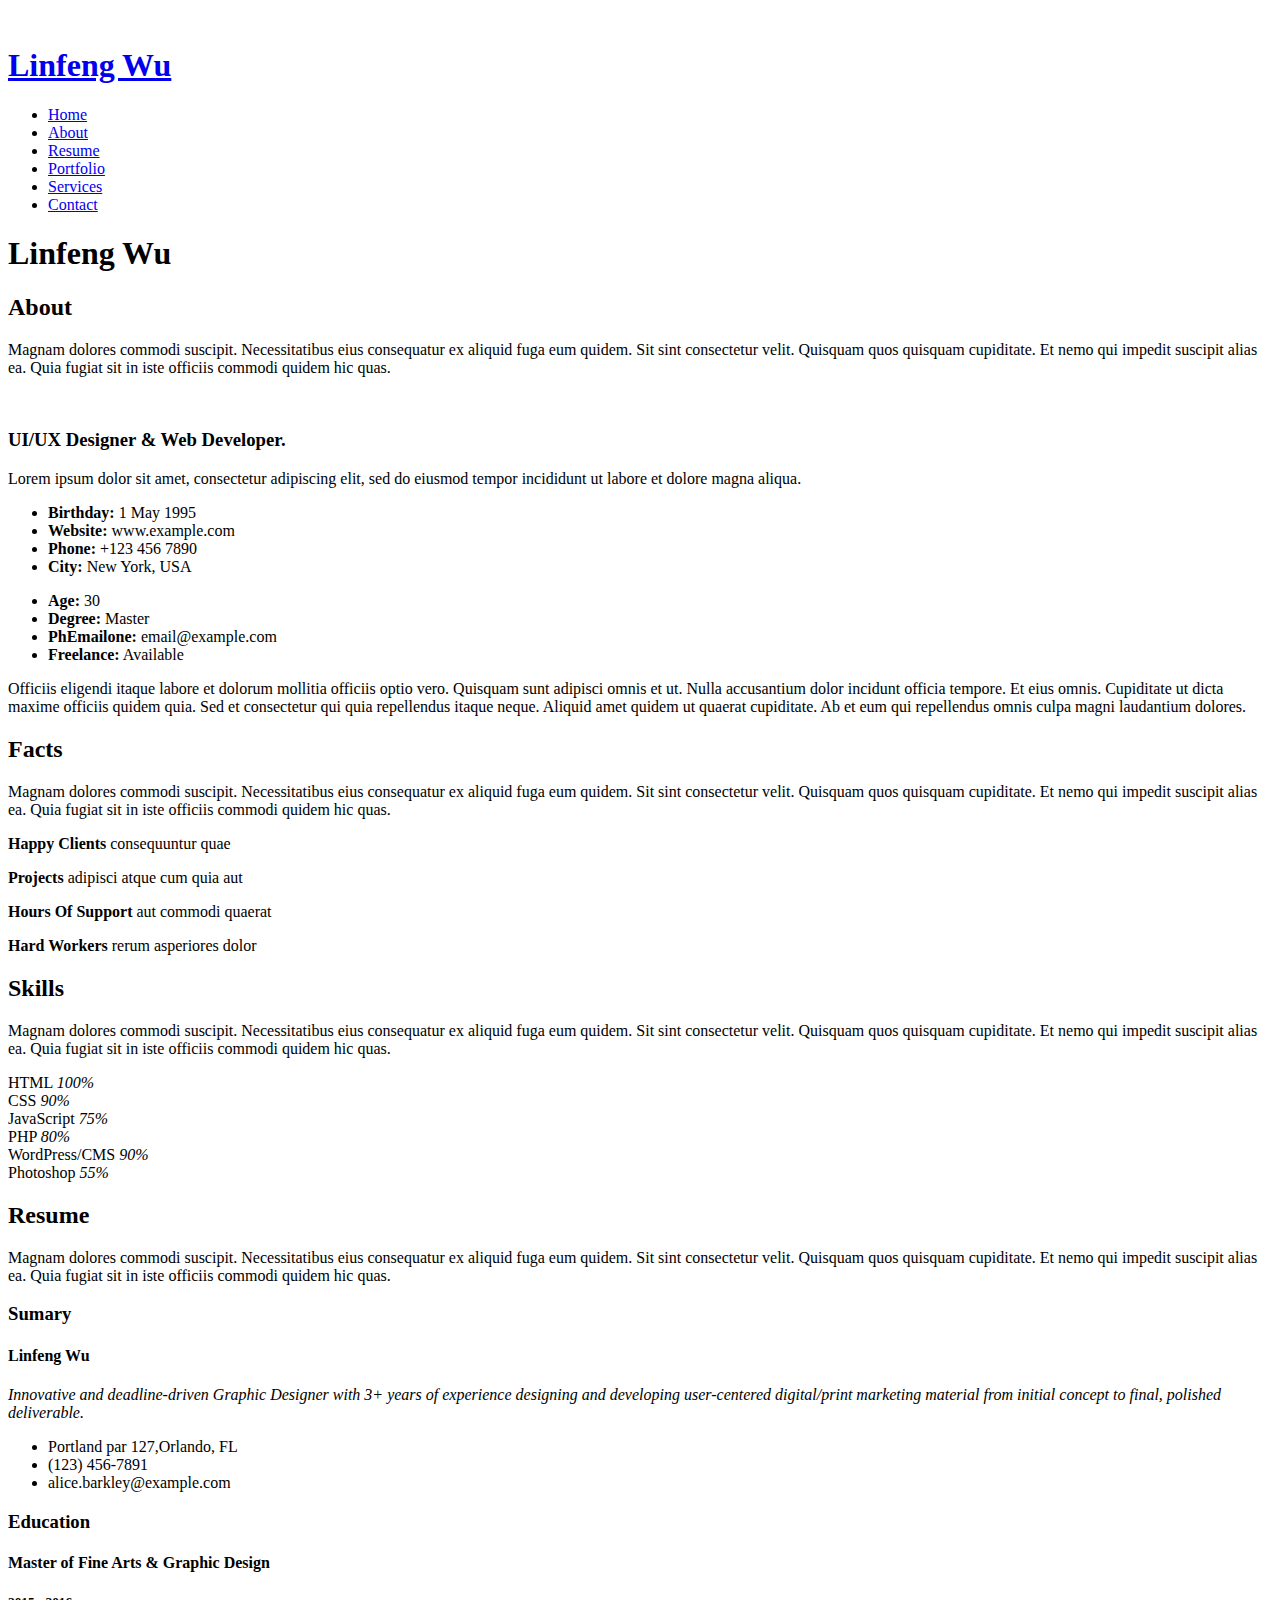
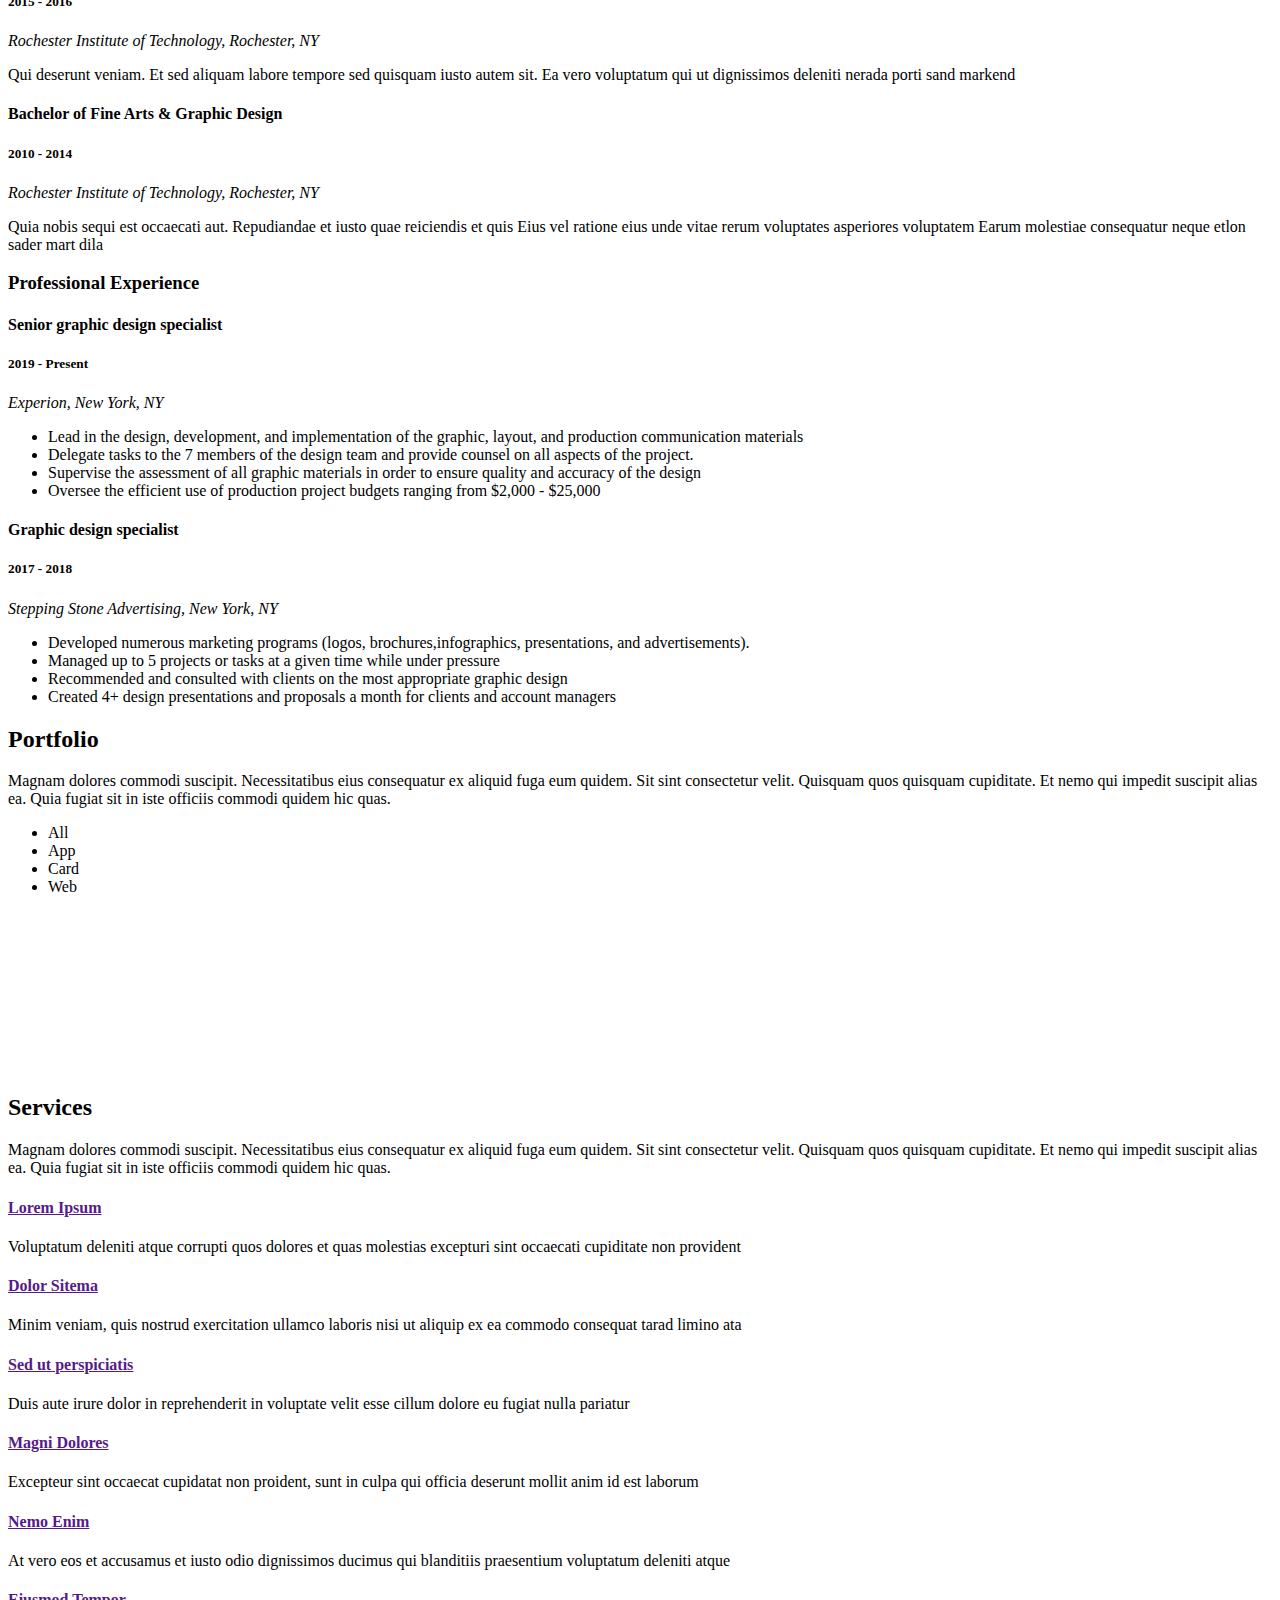
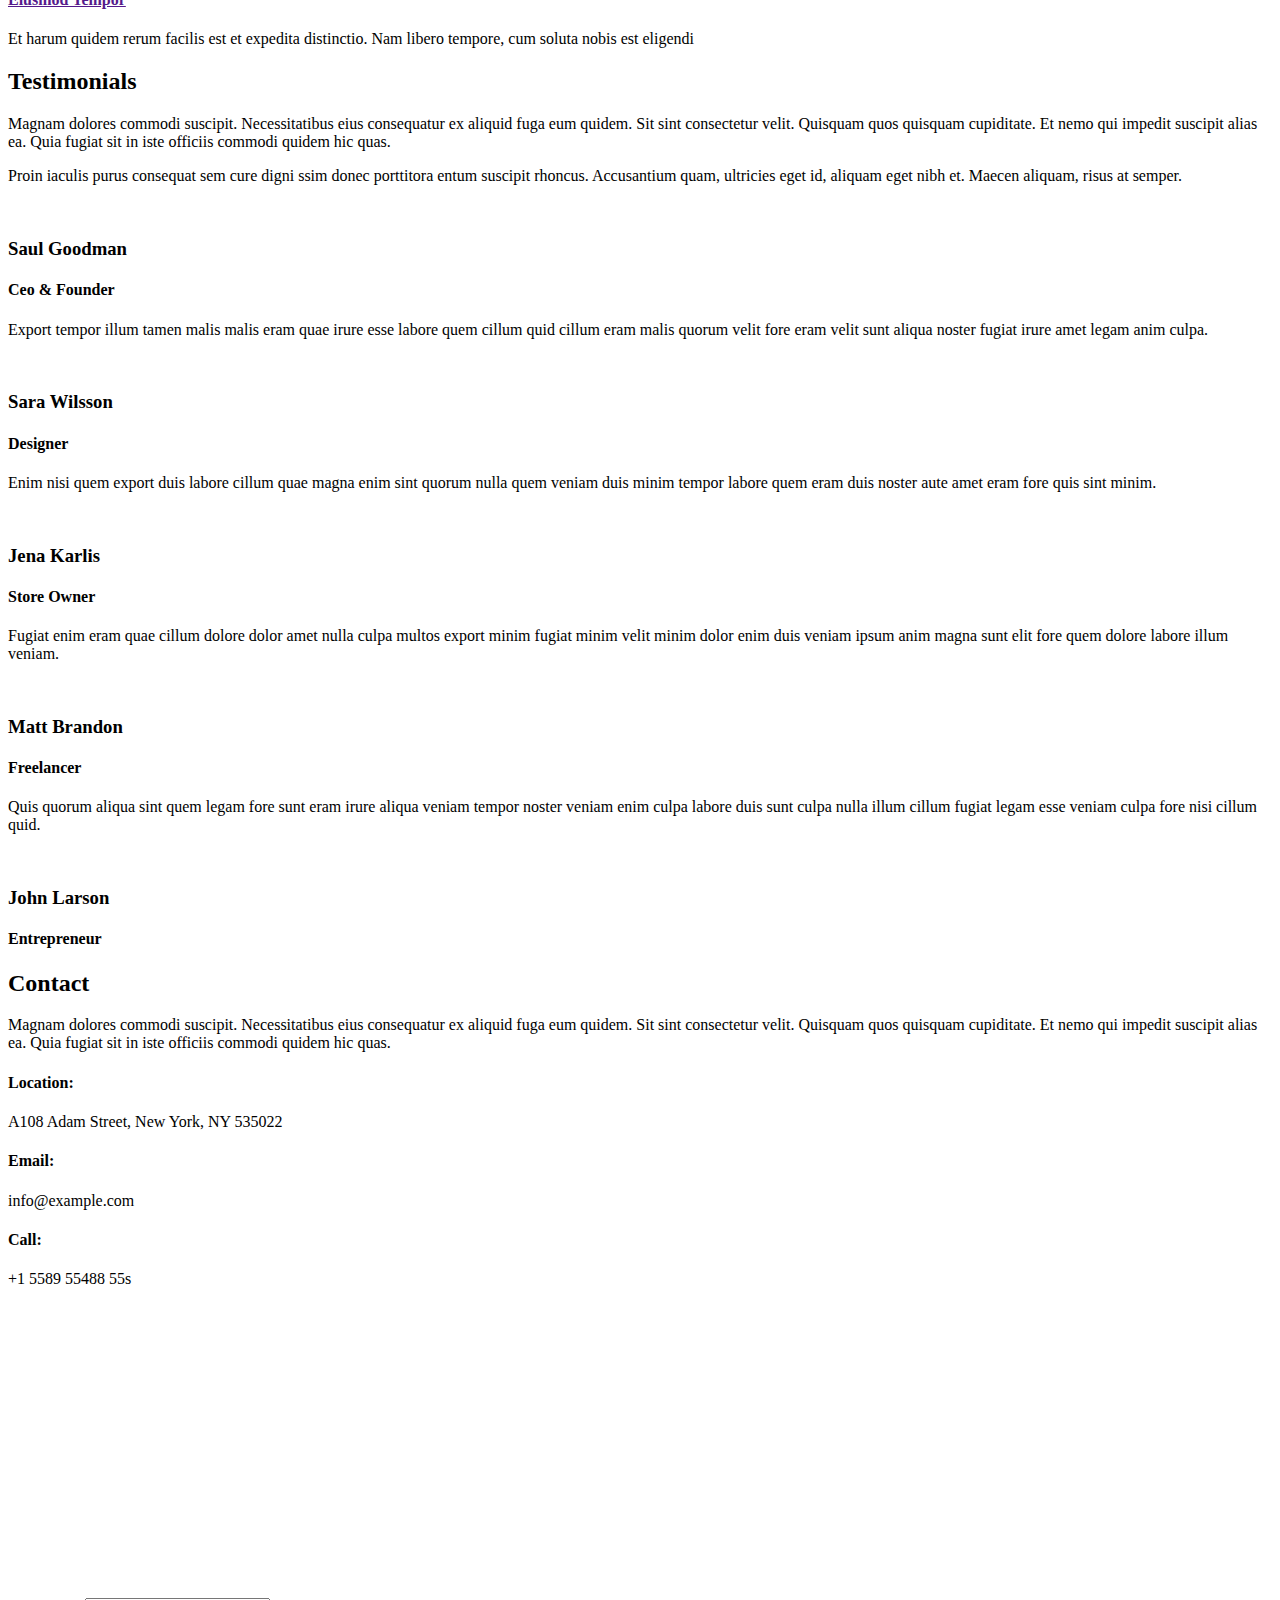
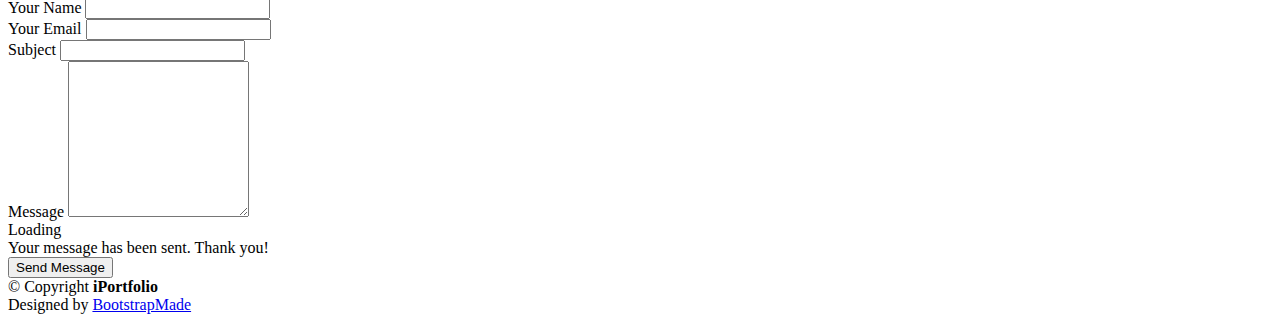
==== index.html @ e0dd53d0 "Add files via upload" ====
<!DOCTYPE html>
<html lang="en">

<head>
  <meta charset="utf-8">
  <meta content="width=device-width, initial-scale=1.0" name="viewport">

  <title>iPortfolio Bootstrap Template - Index</title>
  <meta content="" name="description">
  <meta content="" name="keywords">

  <!-- Favicons -->
  <link href="assets/img/favicon.png" rel="icon">
  <link href="assets/img/apple-touch-icon.png" rel="apple-touch-icon">

  <!-- Google Fonts -->
  <link href="https://fonts.googleapis.com/css?family=Open+Sans:300,300i,400,400i,600,600i,700,700i|Raleway:300,300i,400,400i,500,500i,600,600i,700,700i|Poppins:300,300i,400,400i,500,500i,600,600i,700,700i" rel="stylesheet">

  <!-- Vendor CSS Files -->
  <link href="assets/vendor/aos/aos.css" rel="stylesheet">
  <link href="assets/vendor/bootstrap/css/bootstrap.min.css" rel="stylesheet">
  <link href="assets/vendor/bootstrap-icons/bootstrap-icons.css" rel="stylesheet">
  <link href="assets/vendor/boxicons/css/boxicons.min.css" rel="stylesheet">
  <link href="assets/vendor/glightbox/css/glightbox.min.css" rel="stylesheet">
  <link href="assets/vendor/swiper/swiper-bundle.min.css" rel="stylesheet">

  <!-- Template Main CSS File -->
  <link href="assets/css/style.css" rel="stylesheet">

  <!-- =======================================================
  * Template Name: iPortfolio - v3.9.0
  * Template URL: https://bootstrapmade.com/iportfolio-bootstrap-portfolio-websites-template/
  * Author: BootstrapMade.com
  * License: https://bootstrapmade.com/license/
  ======================================================== -->
</head>

<body>

  <!-- ======= Mobile nav toggle button ======= -->
  <i class="bi bi-list mobile-nav-toggle d-xl-none"></i>

  <!-- ======= Header ======= -->
  <header id="header">
    <div class="d-flex flex-column">

      <div class="profile">
        <img src="assets/img/LFW_S.jpg" alt="" class="img-fluid rounded-circle">
        <h1 class="text-light"><a href="index.html">Linfeng Wu</a></h1>
        <div class="social-links mt-3 text-center">
            <!--<a href="#" class="twitter"><i class="bx bxl-twitter"></i></a>-->
            <a href="#" class="facebook"><i class="bx bxl-facebook"></i></a>
            <a href="#" class="instagram"><i class="bx bxl-instagram"></i></a>
            <a href="#" class="google-plus"><i class="bx bxl-skype"></i></a>
            <a href="https://www.linkedin.com/in/linfeng-wu-285211221/" class="linkedin"><i class="bx bxl-linkedin"></i></a>
        </div>
    </div>

    <nav id="navbar" class="nav-menu navbar">
      <ul>
        <li><a href="#hero" class="nav-link scrollto active"><i class="bx bx-home"></i> <span>Home</span></a></li>
        <li><a href="#about" class="nav-link scrollto"><i class="bx bx-user"></i> <span>About</span></a></li>
        <li><a href="#resume" class="nav-link scrollto"><i class="bx bx-file-blank"></i> <span>Resume</span></a></li>
        <li><a href="#portfolio" class="nav-link scrollto"><i class="bx bx-book-content"></i> <span>Portfolio</span></a></li>
        <li><a href="#services" class="nav-link scrollto"><i class="bx bx-server"></i> <span>Services</span></a></li>
        <li><a href="#contact" class="nav-link scrollto"><i class="bx bx-envelope"></i> <span>Contact</span></a></li>
      </ul>
    </nav><!-- .nav-menu -->
        </div>
  </header><!-- End Header -->

  <!-- ======= Hero Section ======= -->
  <section id="hero" class="d-flex flex-column justify-content-center align-items-center">
      <div class="hero-container" data-aos="fade-in">
          <h1>Linfeng Wu</h1>
          <!--<p>I'm <span class="typed" data-typed-items="Developer, Designer, Freelancer, Photographer"></span></p> -->
      </div>
    </section><!-- End Hero -->

          <main id="main">

              <!-- ======= About Section ======= -->
              <section id="about" class="about">
                  <div class="container">

                      <div class="section-title">
                          <h2>About</h2>
                          <p>Magnam dolores commodi suscipit. Necessitatibus eius consequatur ex aliquid fuga eum quidem. Sit sint consectetur velit. Quisquam quos quisquam cupiditate. Et nemo qui impedit suscipit alias ea. Quia fugiat sit in iste officiis commodi quidem hic quas.</p>
                      </div>

                      <div class="row">
                          <div class="col-lg-4" data-aos="fade-right">
                              <img src="assets/img/LFW_S.jpg" class="img-fluid" alt="">
                          </div>
                          <div class="col-lg-8 pt-4 pt-lg-0 content" data-aos="fade-left">
                              <h3>UI/UX Designer &amp; Web Developer.</h3>
                              <p class="fst-italic">
                                  Lorem ipsum dolor sit amet, consectetur adipiscing elit, sed do eiusmod tempor incididunt ut labore et dolore
                                  magna aliqua.
                              </p>
                              <div class="row">
                                  <div class="col-lg-6">
                                      <ul>
                                          <li><i class="bi bi-chevron-right"></i> <strong>Birthday:</strong> <span>1 May 1995</span></li>
                                          <li><i class="bi bi-chevron-right"></i> <strong>Website:</strong> <span>www.example.com</span></li>
                                          <li><i class="bi bi-chevron-right"></i> <strong>Phone:</strong> <span>+123 456 7890</span></li>
                                          <li><i class="bi bi-chevron-right"></i> <strong>City:</strong> <span>New York, USA</span></li>
                                      </ul>
                                  </div>
                                  <div class="col-lg-6">
                                      <ul>
                                          <li><i class="bi bi-chevron-right"></i> <strong>Age:</strong> <span>30</span></li>
                                          <li><i class="bi bi-chevron-right"></i> <strong>Degree:</strong> <span>Master</span></li>
                                          <li><i class="bi bi-chevron-right"></i> <strong>PhEmailone:</strong> <span>email@example.com</span></li>
                                          <li><i class="bi bi-chevron-right"></i> <strong>Freelance:</strong> <span>Available</span></li>
                                      </ul>
                                  </div>
                              </div>
                              <p>
                                  Officiis eligendi itaque labore et dolorum mollitia officiis optio vero. Quisquam sunt adipisci omnis et ut. Nulla accusantium dolor incidunt officia tempore. Et eius omnis.
                                  Cupiditate ut dicta maxime officiis quidem quia. Sed et consectetur qui quia repellendus itaque neque. Aliquid amet quidem ut quaerat cupiditate. Ab et eum qui repellendus omnis culpa magni laudantium dolores.
                              </p>
                          </div>
                      </div>

                  </div>
              </section><!-- End About Section -->
              <!-- ======= Facts Section ======= -->
              <section id="facts" class="facts">
                  <div class="container">

                      <div class="section-title">
                          <h2>Facts</h2>
                          <p>Magnam dolores commodi suscipit. Necessitatibus eius consequatur ex aliquid fuga eum quidem. Sit sint consectetur velit. Quisquam quos quisquam cupiditate. Et nemo qui impedit suscipit alias ea. Quia fugiat sit in iste officiis commodi quidem hic quas.</p>
                      </div>

                      <div class="row no-gutters">

                          <div class="col-lg-3 col-md-6 d-md-flex align-items-md-stretch" data-aos="fade-up">
                              <div class="count-box">
                                  <i class="bi bi-emoji-smile"></i>
                                  <span data-purecounter-start="0" data-purecounter-end="232" data-purecounter-duration="1" class="purecounter"></span>
                                  <p><strong>Happy Clients</strong> consequuntur quae</p>
                              </div>
                          </div>

                          <div class="col-lg-3 col-md-6 d-md-flex align-items-md-stretch" data-aos="fade-up" data-aos-delay="100">
                              <div class="count-box">
                                  <i class="bi bi-journal-richtext"></i>
                                  <span data-purecounter-start="0" data-purecounter-end="521" data-purecounter-duration="1" class="purecounter"></span>
                                  <p><strong>Projects</strong> adipisci atque cum quia aut</p>
                              </div>
                          </div>

                          <div class="col-lg-3 col-md-6 d-md-flex align-items-md-stretch" data-aos="fade-up" data-aos-delay="200">
                              <div class="count-box">
                                  <i class="bi bi-headset"></i>
                                  <span data-purecounter-start="0" data-purecounter-end="1453" data-purecounter-duration="1" class="purecounter"></span>
                                  <p><strong>Hours Of Support</strong> aut commodi quaerat</p>
                              </div>
                          </div>

                          <div class="col-lg-3 col-md-6 d-md-flex align-items-md-stretch" data-aos="fade-up" data-aos-delay="300">
                              <div class="count-box">
                                  <i class="bi bi-people"></i>
                                  <span data-purecounter-start="0" data-purecounter-end="32" data-purecounter-duration="1" class="purecounter"></span>
                                  <p><strong>Hard Workers</strong> rerum asperiores dolor</p>
                              </div>
                          </div>

                      </div>

                  </div>
              </section><!-- End Facts Section -->
              <!-- ======= Skills Section ======= -->
              <section id="skills" class="skills section-bg">
                  <div class="container">

                      <div class="section-title">
                          <h2>Skills</h2>
                          <p>Magnam dolores commodi suscipit. Necessitatibus eius consequatur ex aliquid fuga eum quidem. Sit sint consectetur velit. Quisquam quos quisquam cupiditate. Et nemo qui impedit suscipit alias ea. Quia fugiat sit in iste officiis commodi quidem hic quas.</p>
                      </div>

                      <div class="row skills-content">

                          <div class="col-lg-6" data-aos="fade-up">

                              <div class="progress">
                                  <span class="skill">HTML <i class="val">100%</i></span>
                                  <div class="progress-bar-wrap">
                                      <div class="progress-bar" role="progressbar" aria-valuenow="100" aria-valuemin="0" aria-valuemax="100"></div>
                                  </div>
                              </div>

                              <div class="progress">
                                  <span class="skill">CSS <i class="val">90%</i></span>
                                  <div class="progress-bar-wrap">
                                      <div class="progress-bar" role="progressbar" aria-valuenow="90" aria-valuemin="0" aria-valuemax="100"></div>
                                  </div>
                              </div>

                              <div class="progress">
                                  <span class="skill">JavaScript <i class="val">75%</i></span>
                                  <div class="progress-bar-wrap">
                                      <div class="progress-bar" role="progressbar" aria-valuenow="75" aria-valuemin="0" aria-valuemax="100"></div>
                                  </div>
                              </div>

                          </div>

                          <div class="col-lg-6" data-aos="fade-up" data-aos-delay="100">

                              <div class="progress">
                                  <span class="skill">PHP <i class="val">80%</i></span>
                                  <div class="progress-bar-wrap">
                                      <div class="progress-bar" role="progressbar" aria-valuenow="80" aria-valuemin="0" aria-valuemax="100"></div>
                                  </div>
                              </div>

                              <div class="progress">
                                  <span class="skill">WordPress/CMS <i class="val">90%</i></span>
                                  <div class="progress-bar-wrap">
                                      <div class="progress-bar" role="progressbar" aria-valuenow="90" aria-valuemin="0" aria-valuemax="100"></div>
                                  </div>
                              </div>

                              <div class="progress">
                                  <span class="skill">Photoshop <i class="val">55%</i></span>
                                  <div class="progress-bar-wrap">
                                      <div class="progress-bar" role="progressbar" aria-valuenow="55" aria-valuemin="0" aria-valuemax="100"></div>
                                  </div>
                              </div>

                          </div>

                      </div>

                  </div>
              </section><!-- End Skills Section -->
              <!-- ======= Resume Section ======= -->
              <section id="resume" class="resume">
                  <div class="container">

                      <div class="section-title">
                          <h2>Resume</h2>
                          <p>Magnam dolores commodi suscipit. Necessitatibus eius consequatur ex aliquid fuga eum quidem. Sit sint consectetur velit. Quisquam quos quisquam cupiditate. Et nemo qui impedit suscipit alias ea. Quia fugiat sit in iste officiis commodi quidem hic quas.</p>
                      </div>

                      <div class="row">
                          <div class="col-lg-6" data-aos="fade-up">
                              <h3 class="resume-title">Sumary</h3>
                              <div class="resume-item pb-0">
                                  <h4>Linfeng Wu</h4>
                                  <p><em>Innovative and deadline-driven Graphic Designer with 3+ years of experience designing and developing user-centered digital/print marketing material from initial concept to final, polished deliverable.</em></p>
                                  <ul>
                                      <li>Portland par 127,Orlando, FL</li>
                                      <li>(123) 456-7891</li>
                                      <li>alice.barkley@example.com</li>
                                  </ul>
                              </div>

                              <h3 class="resume-title">Education</h3>
                              <div class="resume-item">
                                  <h4>Master of Fine Arts &amp; Graphic Design</h4>
                                  <h5>2015 - 2016</h5>
                                  <p><em>Rochester Institute of Technology, Rochester, NY</em></p>
                                  <p>Qui deserunt veniam. Et sed aliquam labore tempore sed quisquam iusto autem sit. Ea vero voluptatum qui ut dignissimos deleniti nerada porti sand markend</p>
                              </div>
                              <div class="resume-item">
                                  <h4>Bachelor of Fine Arts &amp; Graphic Design</h4>
                                  <h5>2010 - 2014</h5>
                                  <p><em>Rochester Institute of Technology, Rochester, NY</em></p>
                                  <p>Quia nobis sequi est occaecati aut. Repudiandae et iusto quae reiciendis et quis Eius vel ratione eius unde vitae rerum voluptates asperiores voluptatem Earum molestiae consequatur neque etlon sader mart dila</p>
                              </div>
                          </div>
                          <div class="col-lg-6" data-aos="fade-up" data-aos-delay="100">
                              <h3 class="resume-title">Professional Experience</h3>
                              <div class="resume-item">
                                  <h4>Senior graphic design specialist</h4>
                                  <h5>2019 - Present</h5>
                                  <p><em>Experion, New York, NY </em></p>
                                  <ul>
                                      <li>Lead in the design, development, and implementation of the graphic, layout, and production communication materials</li>
                                      <li>Delegate tasks to the 7 members of the design team and provide counsel on all aspects of the project. </li>
                                      <li>Supervise the assessment of all graphic materials in order to ensure quality and accuracy of the design</li>
                                      <li>Oversee the efficient use of production project budgets ranging from $2,000 - $25,000</li>
                                  </ul>
                              </div>
                              <div class="resume-item">
                                  <h4>Graphic design specialist</h4>
                                  <h5>2017 - 2018</h5>
                                  <p><em>Stepping Stone Advertising, New York, NY</em></p>
                                  <ul>
                                      <li>Developed numerous marketing programs (logos, brochures,infographics, presentations, and advertisements).</li>
                                      <li>Managed up to 5 projects or tasks at a given time while under pressure</li>
                                      <li>Recommended and consulted with clients on the most appropriate graphic design</li>
                                      <li>Created 4+ design presentations and proposals a month for clients and account managers</li>
                                  </ul>
                              </div>
                          </div>
                      </div>

                  </div>
              </section><!-- End Resume Section -->
              <!-- ======= Portfolio Section ======= -->
              <section id="portfolio" class="portfolio section-bg">
                  <div class="container">

                      <div class="section-title">
                          <h2>Portfolio</h2>
                          <p>Magnam dolores commodi suscipit. Necessitatibus eius consequatur ex aliquid fuga eum quidem. Sit sint consectetur velit. Quisquam quos quisquam cupiditate. Et nemo qui impedit suscipit alias ea. Quia fugiat sit in iste officiis commodi quidem hic quas.</p>
                      </div>

                      <div class="row" data-aos="fade-up">
                          <div class="col-lg-12 d-flex justify-content-center">
                              <ul id="portfolio-flters">
                                  <li data-filter="*" class="filter-active">All</li>
                                  <li data-filter=".filter-app">App</li>
                                  <li data-filter=".filter-card">Card</li>
                                  <li data-filter=".filter-web">Web</li>
                              </ul>
                          </div>
                      </div>

                      <div class="row portfolio-container" data-aos="fade-up" data-aos-delay="100">

                          <div class="col-lg-4 col-md-6 portfolio-item filter-app">
                              <div class="portfolio-wrap">
                                  <img src="assets/img/portfolio/portfolio-1.jpg" class="img-fluid" alt="">
                                  <div class="portfolio-links">
                                      <a href="assets/img/portfolio/portfolio-1.jpg" data-gallery="portfolioGallery" class="portfolio-lightbox" title="App 1"><i class="bx bx-plus"></i></a>
                                      <a href="portfolio-details.html" title="More Details"><i class="bx bx-link"></i></a>
                                  </div>
                              </div>
                          </div>

                          <div class="col-lg-4 col-md-6 portfolio-item filter-web">
                              <div class="portfolio-wrap">
                                  <img src="assets/img/portfolio/portfolio-2.jpg" class="img-fluid" alt="">
                                  <div class="portfolio-links">
                                      <a href="assets/img/portfolio/portfolio-2.jpg" data-gallery="portfolioGallery" class="portfolio-lightbox" title="Web 3"><i class="bx bx-plus"></i></a>
                                      <a href="portfolio-details.html" title="More Details"><i class="bx bx-link"></i></a>
                                  </div>
                              </div>
                          </div>

                          <div class="col-lg-4 col-md-6 portfolio-item filter-app">
                              <div class="portfolio-wrap">
                                  <img src="assets/img/portfolio/portfolio-3.jpg" class="img-fluid" alt="">
                                  <div class="portfolio-links">
                                      <a href="assets/img/portfolio/portfolio-3.jpg" data-gallery="portfolioGallery" class="portfolio-lightbox" title="App 2"><i class="bx bx-plus"></i></a>
                                      <a href="portfolio-details.html" title="More Details"><i class="bx bx-link"></i></a>
                                  </div>
                              </div>
                          </div>

                          <div class="col-lg-4 col-md-6 portfolio-item filter-card">
                              <div class="portfolio-wrap">
                                  <img src="assets/img/portfolio/portfolio-4.jpg" class="img-fluid" alt="">
                                  <div class="portfolio-links">
                                      <a href="assets/img/portfolio/portfolio-4.jpg" data-gallery="portfolioGallery" class="portfolio-lightbox" title="Card 2"><i class="bx bx-plus"></i></a>
                                      <a href="portfolio-details.html" title="More Details"><i class="bx bx-link"></i></a>
                                  </div>
                              </div>
                          </div>

                          <div class="col-lg-4 col-md-6 portfolio-item filter-web">
                              <div class="portfolio-wrap">
                                  <img src="assets/img/portfolio/portfolio-5.jpg" class="img-fluid" alt="">
                                  <div class="portfolio-links">
                                      <a href="assets/img/portfolio/portfolio-5.jpg" data-gallery="portfolioGallery" class="portfolio-lightbox" title="Web 2"><i class="bx bx-plus"></i></a>
                                      <a href="portfolio-details.html" title="More Details"><i class="bx bx-link"></i></a>
                                  </div>
                              </div>
                          </div>

                          <div class="col-lg-4 col-md-6 portfolio-item filter-app">
                              <div class="portfolio-wrap">
                                  <img src="assets/img/portfolio/portfolio-6.jpg" class="img-fluid" alt="">
                                  <div class="portfolio-links">
                                      <a href="assets/img/portfolio/portfolio-6.jpg" data-gallery="portfolioGallery" class="portfolio-lightbox" title="App 3"><i class="bx bx-plus"></i></a>
                                      <a href="portfolio-details.html" title="More Details"><i class="bx bx-link"></i></a>
                                  </div>
                              </div>
                          </div>

                          <div class="col-lg-4 col-md-6 portfolio-item filter-card">
                              <div class="portfolio-wrap">
                                  <img src="assets/img/portfolio/portfolio-7.jpg" class="img-fluid" alt="">
                                  <div class="portfolio-links">
                                      <a href="assets/img/portfolio/portfolio-7.jpg" data-gallery="portfolioGallery" class="portfolio-lightbox" title="Card 1"><i class="bx bx-plus"></i></a>
                                      <a href="portfolio-details.html" title="More Details"><i class="bx bx-link"></i></a>
                                  </div>
                              </div>
                          </div>

                          <div class="col-lg-4 col-md-6 portfolio-item filter-card">
                              <div class="portfolio-wrap">
                                  <img src="assets/img/portfolio/portfolio-8.jpg" class="img-fluid" alt="">
                                  <div class="portfolio-links">
                                      <a href="assets/img/portfolio/portfolio-8.jpg" data-gallery="portfolioGallery" class="portfolio-lightbox" title="Card 3"><i class="bx bx-plus"></i></a>
                                      <a href="portfolio-details.html" title="More Details"><i class="bx bx-link"></i></a>
                                  </div>
                              </div>
                          </div>

                          <div class="col-lg-4 col-md-6 portfolio-item filter-web">
                              <div class="portfolio-wrap">
                                  <img src="assets/img/portfolio/portfolio-9.jpg" class="img-fluid" alt="">
                                  <div class="portfolio-links">
                                      <a href="assets/img/portfolio/portfolio-9.jpg" data-gallery="portfolioGallery" class="portfolio-lightbox" title="Web 3"><i class="bx bx-plus"></i></a>
                                      <a href="portfolio-details.html" title="More Details"><i class="bx bx-link"></i></a>
                                  </div>
                              </div>
                          </div>

                      </div>

                  </div>
              </section><!-- End Portfolio Section -->
              <!-- ======= Services Section ======= -->
              <section id="services" class="services">
                  <div class="container">

                      <div class="section-title">
                          <h2>Services</h2>
                          <p>Magnam dolores commodi suscipit. Necessitatibus eius consequatur ex aliquid fuga eum quidem. Sit sint consectetur velit. Quisquam quos quisquam cupiditate. Et nemo qui impedit suscipit alias ea. Quia fugiat sit in iste officiis commodi quidem hic quas.</p>
                      </div>

                      <div class="row">
                          <div class="col-lg-4 col-md-6 icon-box" data-aos="fade-up">
                              <div class="icon"><i class="bi bi-briefcase"></i></div>
                              <h4 class="title"><a href="">Lorem Ipsum</a></h4>
                              <p class="description">Voluptatum deleniti atque corrupti quos dolores et quas molestias excepturi sint occaecati cupiditate non provident</p>
                          </div>
                          <div class="col-lg-4 col-md-6 icon-box" data-aos="fade-up" data-aos-delay="100">
                              <div class="icon"><i class="bi bi-card-checklist"></i></div>
                              <h4 class="title"><a href="">Dolor Sitema</a></h4>
                              <p class="description">Minim veniam, quis nostrud exercitation ullamco laboris nisi ut aliquip ex ea commodo consequat tarad limino ata</p>
                          </div>
                          <div class="col-lg-4 col-md-6 icon-box" data-aos="fade-up" data-aos-delay="200">
                              <div class="icon"><i class="bi bi-bar-chart"></i></div>
                              <h4 class="title"><a href="">Sed ut perspiciatis</a></h4>
                              <p class="description">Duis aute irure dolor in reprehenderit in voluptate velit esse cillum dolore eu fugiat nulla pariatur</p>
                          </div>
                          <div class="col-lg-4 col-md-6 icon-box" data-aos="fade-up" data-aos-delay="300">
                              <div class="icon"><i class="bi bi-binoculars"></i></div>
                              <h4 class="title"><a href="">Magni Dolores</a></h4>
                              <p class="description">Excepteur sint occaecat cupidatat non proident, sunt in culpa qui officia deserunt mollit anim id est laborum</p>
                          </div>
                          <div class="col-lg-4 col-md-6 icon-box" data-aos="fade-up" data-aos-delay="400">
                              <div class="icon"><i class="bi bi-brightness-high"></i></div>
                              <h4 class="title"><a href="">Nemo Enim</a></h4>
                              <p class="description">At vero eos et accusamus et iusto odio dignissimos ducimus qui blanditiis praesentium voluptatum deleniti atque</p>
                          </div>
                          <div class="col-lg-4 col-md-6 icon-box" data-aos="fade-up" data-aos-delay="500">
                              <div class="icon"><i class="bi bi-calendar4-week"></i></div>
                              <h4 class="title"><a href="">Eiusmod Tempor</a></h4>
                              <p class="description">Et harum quidem rerum facilis est et expedita distinctio. Nam libero tempore, cum soluta nobis est eligendi</p>
                          </div>
                      </div>

                  </div>
              </section><!-- End Services Section -->
              <!-- ======= Testimonials Section ======= -->
              <section id="testimonials" class="testimonials section-bg">
                  <div class="container">

                      <div class="section-title">
                          <h2>Testimonials</h2>
                          <p>Magnam dolores commodi suscipit. Necessitatibus eius consequatur ex aliquid fuga eum quidem. Sit sint consectetur velit. Quisquam quos quisquam cupiditate. Et nemo qui impedit suscipit alias ea. Quia fugiat sit in iste officiis commodi quidem hic quas.</p>
                      </div>

                      <div class="testimonials-slider swiper" data-aos="fade-up" data-aos-delay="100">
                          <div class="swiper-wrapper">

                              <div class="swiper-slide">
                                  <div class="testimonial-item" data-aos="fade-up">
                                      <p>
                                          <i class="bx bxs-quote-alt-left quote-icon-left"></i>
                                          Proin iaculis purus consequat sem cure digni ssim donec porttitora entum suscipit rhoncus. Accusantium quam, ultricies eget id, aliquam eget nibh et. Maecen aliquam, risus at semper.
                                          <i class="bx bxs-quote-alt-right quote-icon-right"></i>
                                      </p>
                                      <img src="assets/img/testimonials/testimonials-1.jpg" class="testimonial-img" alt="">
                                      <h3>Saul Goodman</h3>
                                      <h4>Ceo &amp; Founder</h4>
                                  </div>
                              </div><!-- End testimonial item -->

                              <div class="swiper-slide">
                                  <div class="testimonial-item" data-aos="fade-up" data-aos-delay="100">
                                      <p>
                                          <i class="bx bxs-quote-alt-left quote-icon-left"></i>
                                          Export tempor illum tamen malis malis eram quae irure esse labore quem cillum quid cillum eram malis quorum velit fore eram velit sunt aliqua noster fugiat irure amet legam anim culpa.
                                          <i class="bx bxs-quote-alt-right quote-icon-right"></i>
                                      </p>
                                      <img src="assets/img/testimonials/testimonials-2.jpg" class="testimonial-img" alt="">
                                      <h3>Sara Wilsson</h3>
                                      <h4>Designer</h4>
                                  </div>
                              </div><!-- End testimonial item -->

                              <div class="swiper-slide">
                                  <div class="testimonial-item" data-aos="fade-up" data-aos-delay="200">
                                      <p>
                                          <i class="bx bxs-quote-alt-left quote-icon-left"></i>
                                          Enim nisi quem export duis labore cillum quae magna enim sint quorum nulla quem veniam duis minim tempor labore quem eram duis noster aute amet eram fore quis sint minim.
                                          <i class="bx bxs-quote-alt-right quote-icon-right"></i>
                                      </p>
                                      <img src="assets/img/testimonials/testimonials-3.jpg" class="testimonial-img" alt="">
                                      <h3>Jena Karlis</h3>
                                      <h4>Store Owner</h4>
                                  </div>
                              </div><!-- End testimonial item -->

                              <div class="swiper-slide">
                                  <div class="testimonial-item" data-aos="fade-up" data-aos-delay="300">
                                      <p>
                                          <i class="bx bxs-quote-alt-left quote-icon-left"></i>
                                          Fugiat enim eram quae cillum dolore dolor amet nulla culpa multos export minim fugiat minim velit minim dolor enim duis veniam ipsum anim magna sunt elit fore quem dolore labore illum veniam.
                                          <i class="bx bxs-quote-alt-right quote-icon-right"></i>
                                      </p>
                                      <img src="assets/img/testimonials/testimonials-4.jpg" class="testimonial-img" alt="">
                                      <h3>Matt Brandon</h3>
                                      <h4>Freelancer</h4>
                                  </div>
                              </div><!-- End testimonial item -->

                              <div class="swiper-slide">
                                  <div class="testimonial-item" data-aos="fade-up" data-aos-delay="400">
                                      <p>
                                          <i class="bx bxs-quote-alt-left quote-icon-left"></i>
                                          Quis quorum aliqua sint quem legam fore sunt eram irure aliqua veniam tempor noster veniam enim culpa labore duis sunt culpa nulla illum cillum fugiat legam esse veniam culpa fore nisi cillum quid.
                                          <i class="bx bxs-quote-alt-right quote-icon-right"></i>
                                      </p>
                                      <img src="assets/img/testimonials/testimonials-5.jpg" class="testimonial-img" alt="">
                                      <h3>John Larson</h3>
                                      <h4>Entrepreneur</h4>
                                  </div>
                              </div><!-- End testimonial item -->

                          </div>
                          <div class="swiper-pagination"></div>
                      </div>

                  </div>
              </section><!-- End Testimonials Section -->
              <!-- ======= Contact Section ======= -->
              <section id="contact" class="contact">
                  <div class="container">

                      <div class="section-title">
                          <h2>Contact</h2>
                          <p>Magnam dolores commodi suscipit. Necessitatibus eius consequatur ex aliquid fuga eum quidem. Sit sint consectetur velit. Quisquam quos quisquam cupiditate. Et nemo qui impedit suscipit alias ea. Quia fugiat sit in iste officiis commodi quidem hic quas.</p>
                      </div>

                      <div class="row" data-aos="fade-in">

                          <div class="col-lg-5 d-flex align-items-stretch">
                              <div class="info">
                                  <div class="address">
                                      <i class="bi bi-geo-alt"></i>
                                      <h4>Location:</h4>
                                      <p>A108 Adam Street, New York, NY 535022</p>
                                  </div>

                                  <div class="email">
                                      <i class="bi bi-envelope"></i>
                                      <h4>Email:</h4>
                                      <p>info@example.com</p>
                                  </div>

                                  <div class="phone">
                                      <i class="bi bi-phone"></i>
                                      <h4>Call:</h4>
                                      <p>+1 5589 55488 55s</p>
                                  </div>

                                  <iframe src="https://www.google.com/maps/embed?pb=!1m14!1m8!1m3!1d12097.433213460943!2d-74.0062269!3d40.7101282!3m2!1i1024!2i768!4f13.1!3m3!1m2!1s0x0%3A0xb89d1fe6bc499443!2sDowntown+Conference+Center!5e0!3m2!1smk!2sbg!4v1539943755621" frameborder="0" style="border:0; width: 100%; height: 290px;" allowfullscreen></iframe>
                              </div>

                          </div>

                          <div class="col-lg-7 mt-5 mt-lg-0 d-flex align-items-stretch">
                              <form action="forms/contact.php" method="post" role="form" class="php-email-form">
                                  <div class="row">
                                      <div class="form-group col-md-6">
                                          <label for="name">Your Name</label>
                                          <input type="text" name="name" class="form-control" id="name" required>
                                      </div>
                                      <div class="form-group col-md-6">
                                          <label for="name">Your Email</label>
                                          <input type="email" class="form-control" name="email" id="email" required>
                                      </div>
                                  </div>
                                  <div class="form-group">
                                      <label for="name">Subject</label>
                                      <input type="text" class="form-control" name="subject" id="subject" required>
                                  </div>
                                  <div class="form-group">
                                      <label for="name">Message</label>
                                      <textarea class="form-control" name="message" rows="10" required></textarea>
                                  </div>
                                  <div class="my-3">
                                      <div class="loading">Loading</div>
                                      <div class="error-message"></div>
                                      <div class="sent-message">Your message has been sent. Thank you!</div>
                                  </div>
                                  <div class="text-center"><button type="submit">Send Message</button></div>
                              </form>
                          </div>

                      </div>

                  </div>
              </section><!-- End Contact Section -->

          </main><!-- End #main -->
          <!-- ======= Footer ======= -->
          <footer id="footer">
              <div class="container">
                  <div class="copyright">
                      &copy; Copyright <strong><span>iPortfolio</span></strong>
                  </div>
                  <div class="credits">
                      <!-- All the links in the footer should remain intact. -->
                      <!-- You can delete the links only if you purchased the pro version. -->
                      <!-- Licensing information: https://bootstrapmade.com/license/ -->
                      <!-- Purchase the pro version with working PHP/AJAX contact form: https://bootstrapmade.com/iportfolio-bootstrap-portfolio-websites-template/ -->
                      Designed by <a href="https://bootstrapmade.com/">BootstrapMade</a>
                  </div>
              </div>
          </footer><!-- End  Footer -->

          <a href="#" class="back-to-top d-flex align-items-center justify-content-center"><i class="bi bi-arrow-up-short"></i></a>

          <!-- Vendor JS Files -->
          <script src="assets/vendor/purecounter/purecounter_vanilla.js"></script>
          <script src="assets/vendor/aos/aos.js"></script>
          <script src="assets/vendor/bootstrap/js/bootstrap.bundle.min.js"></script>
          <script src="assets/vendor/glightbox/js/glightbox.min.js"></script>
          <script src="assets/vendor/isotope-layout/isotope.pkgd.min.js"></script>
          <script src="assets/vendor/swiper/swiper-bundle.min.js"></script>
          <script src="assets/vendor/typed.js/typed.min.js"></script>
          <script src="assets/vendor/waypoints/noframework.waypoints.js"></script>
          <script src="assets/vendor/php-email-form/validate.js"></script>

          <!-- Template Main JS File -->
          <script src="assets/js/main.js"></script>

</body>

</html>
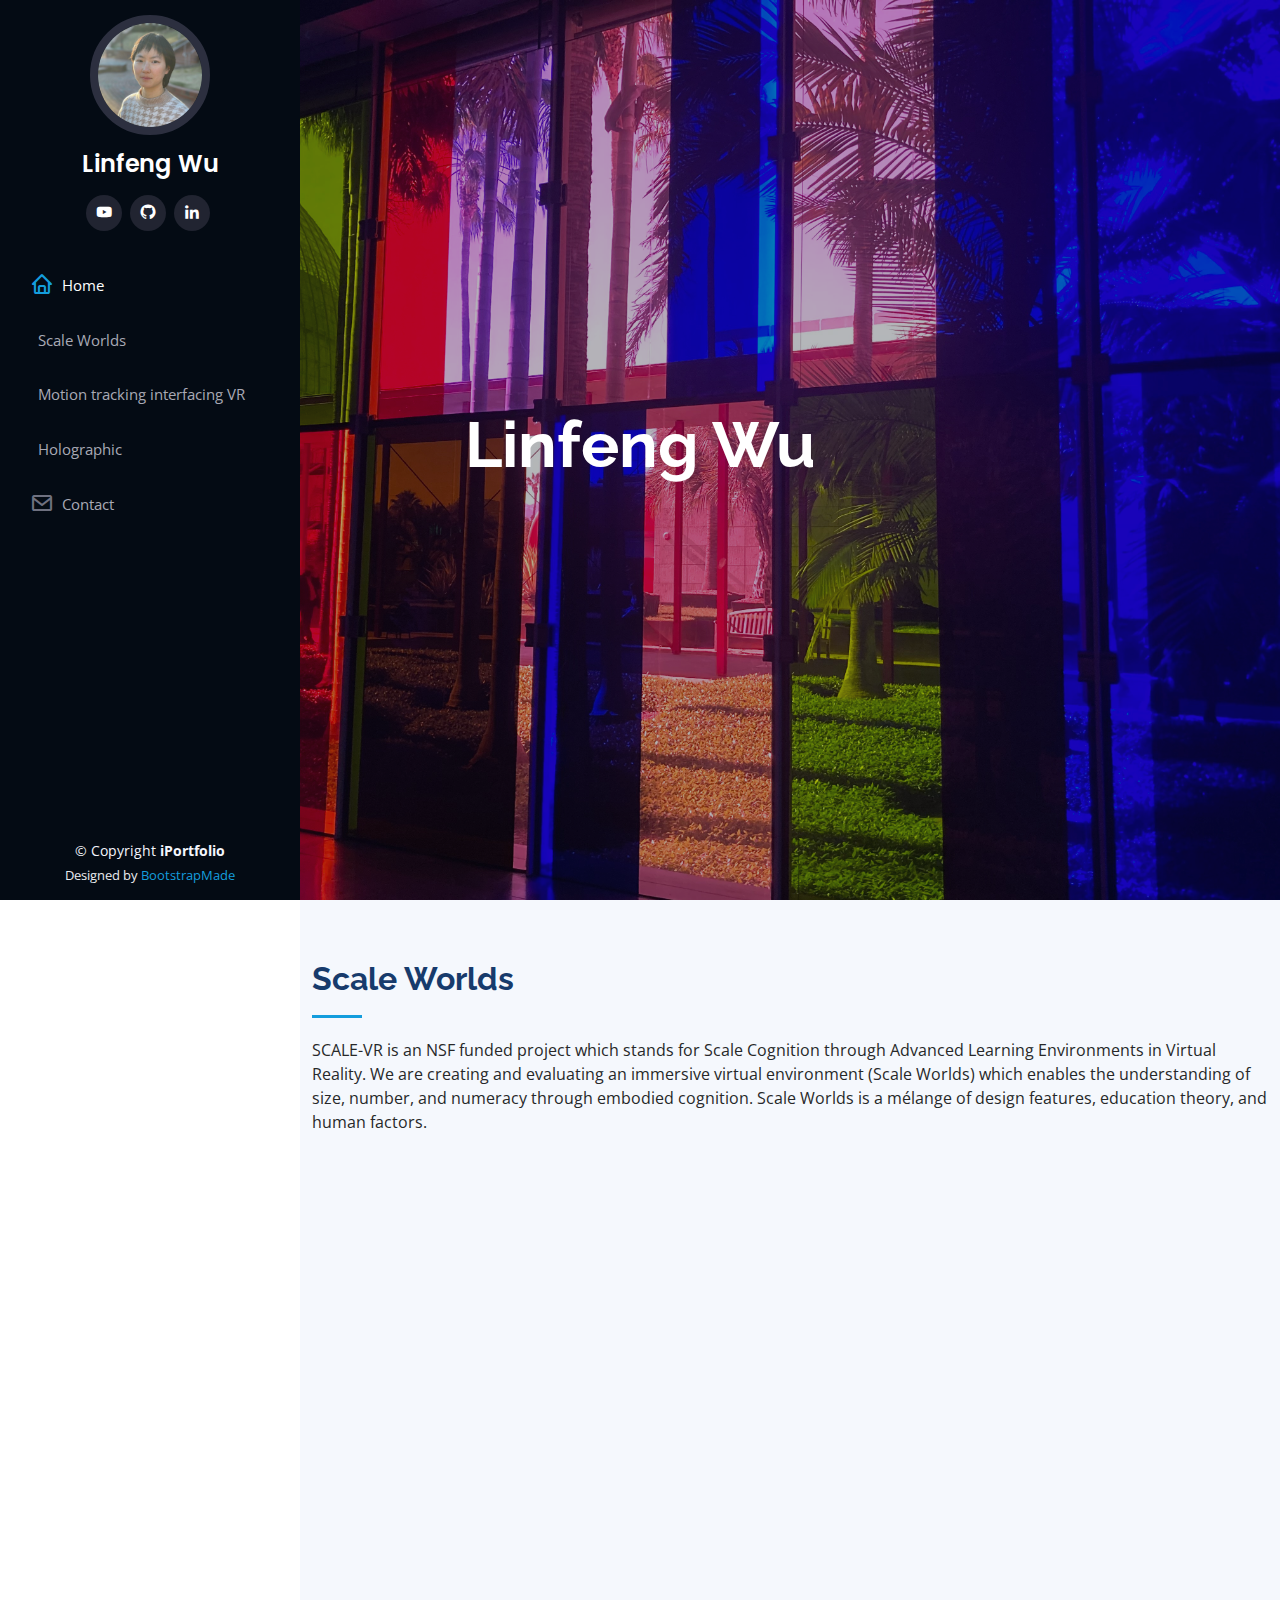
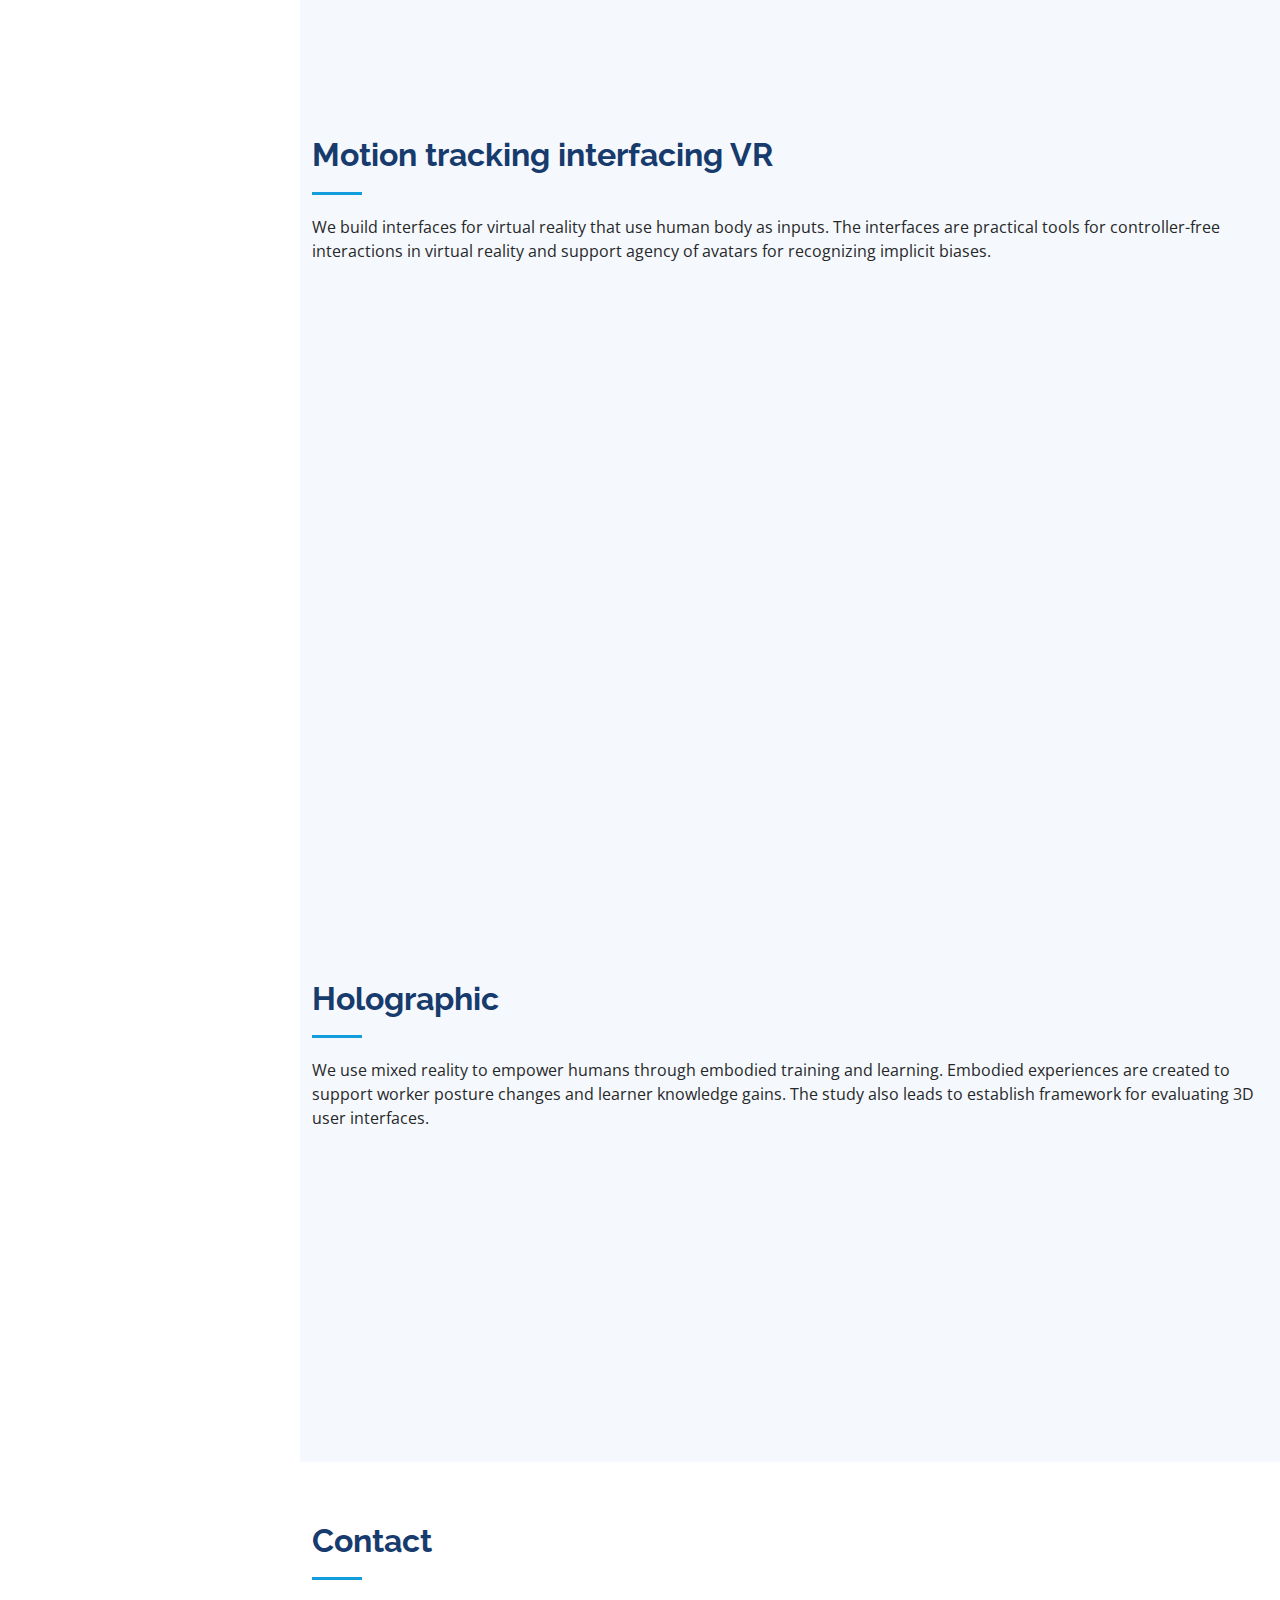
==== commit 5dd363a6: "Add files via upload" ====
--- a/index.html
+++ b/index.html
@@ -49,9 +49,8 @@
         <h1 class="text-light"><a href="index.html">Linfeng Wu</a></h1>
         <div class="social-links mt-3 text-center">
             <!--<a href="#" class="twitter"><i class="bx bxl-twitter"></i></a>-->
-            <a href="#" class="facebook"><i class="bx bxl-facebook"></i></a>
-            <a href="#" class="instagram"><i class="bx bxl-instagram"></i></a>
-            <a href="#" class="google-plus"><i class="bx bxl-skype"></i></a>
+            <a href="https://www.youtube.com/channel/UCRaQ032KJawylYCVgUHKiGw" class="instagram"><i class="bx bxl-youtube"></i></a>
+            <a href="https://github.com/LinfengWuLW" class="google-plus"><i class="bx bxl-github"></i></a>
             <a href="https://www.linkedin.com/in/linfeng-wu-285211221/" class="linkedin"><i class="bx bxl-linkedin"></i></a>
         </div>
     </div>
@@ -59,10 +58,9 @@
     <nav id="navbar" class="nav-menu navbar">
       <ul>
         <li><a href="#hero" class="nav-link scrollto active"><i class="bx bx-home"></i> <span>Home</span></a></li>
-        <li><a href="#about" class="nav-link scrollto"><i class="bx bx-user"></i> <span>About</span></a></li>
-        <li><a href="#resume" class="nav-link scrollto"><i class="bx bx-file-blank"></i> <span>Resume</span></a></li>
-        <li><a href="#portfolio" class="nav-link scrollto"><i class="bx bx-book-content"></i> <span>Portfolio</span></a></li>
-        <li><a href="#services" class="nav-link scrollto"><i class="bx bx-server"></i> <span>Services</span></a></li>
+        <li><a href="#portfolio" class="nav-link scrollto"><i class="bx bx-XX"></i> <span>Scale Worlds</span></a></li>
+        <li><a href="#portfolio2" class="nav-link scrollto"><i class="bx bx-XX"></i> <span>Motion tracking interfacing VR</span></a></li>
+        <li><a href="#portfolio3" class="nav-link scrollto"><i class="bx bx-XX"></i> <span>Holographic</span></a></li>        
         <li><a href="#contact" class="nav-link scrollto"><i class="bx bx-envelope"></i> <span>Contact</span></a></li>
       </ul>
     </nav><!-- .nav-menu -->
@@ -77,545 +75,232 @@
       </div>
     </section><!-- End Hero -->
 
-          <main id="main">
-
-              <!-- ======= About Section ======= -->
-              <section id="about" class="about">
-                  <div class="container">
-
-                      <div class="section-title">
-                          <h2>About</h2>
-                          <p>Magnam dolores commodi suscipit. Necessitatibus eius consequatur ex aliquid fuga eum quidem. Sit sint consectetur velit. Quisquam quos quisquam cupiditate. Et nemo qui impedit suscipit alias ea. Quia fugiat sit in iste officiis commodi quidem hic quas.</p>
-                      </div>
-
-                      <div class="row">
-                          <div class="col-lg-4" data-aos="fade-right">
-                              <img src="assets/img/LFW_S.jpg" class="img-fluid" alt="">
-                          </div>
-                          <div class="col-lg-8 pt-4 pt-lg-0 content" data-aos="fade-left">
-                              <h3>UI/UX Designer &amp; Web Developer.</h3>
-                              <p class="fst-italic">
-                                  Lorem ipsum dolor sit amet, consectetur adipiscing elit, sed do eiusmod tempor incididunt ut labore et dolore
-                                  magna aliqua.
-                              </p>
-                              <div class="row">
-                                  <div class="col-lg-6">
-                                      <ul>
-                                          <li><i class="bi bi-chevron-right"></i> <strong>Birthday:</strong> <span>1 May 1995</span></li>
-                                          <li><i class="bi bi-chevron-right"></i> <strong>Website:</strong> <span>www.example.com</span></li>
-                                          <li><i class="bi bi-chevron-right"></i> <strong>Phone:</strong> <span>+123 456 7890</span></li>
-                                          <li><i class="bi bi-chevron-right"></i> <strong>City:</strong> <span>New York, USA</span></li>
-                                      </ul>
-                                  </div>
-                                  <div class="col-lg-6">
-                                      <ul>
-                                          <li><i class="bi bi-chevron-right"></i> <strong>Age:</strong> <span>30</span></li>
-                                          <li><i class="bi bi-chevron-right"></i> <strong>Degree:</strong> <span>Master</span></li>
-                                          <li><i class="bi bi-chevron-right"></i> <strong>PhEmailone:</strong> <span>email@example.com</span></li>
-                                          <li><i class="bi bi-chevron-right"></i> <strong>Freelance:</strong> <span>Available</span></li>
-                                      </ul>
-                                  </div>
-                              </div>
-                              <p>
-                                  Officiis eligendi itaque labore et dolorum mollitia officiis optio vero. Quisquam sunt adipisci omnis et ut. Nulla accusantium dolor incidunt officia tempore. Et eius omnis.
-                                  Cupiditate ut dicta maxime officiis quidem quia. Sed et consectetur qui quia repellendus itaque neque. Aliquid amet quidem ut quaerat cupiditate. Ab et eum qui repellendus omnis culpa magni laudantium dolores.
-                              </p>
-                          </div>
-                      </div>
-
-                  </div>
-              </section><!-- End About Section -->
-              <!-- ======= Facts Section ======= -->
-              <section id="facts" class="facts">
-                  <div class="container">
-
-                      <div class="section-title">
-                          <h2>Facts</h2>
-                          <p>Magnam dolores commodi suscipit. Necessitatibus eius consequatur ex aliquid fuga eum quidem. Sit sint consectetur velit. Quisquam quos quisquam cupiditate. Et nemo qui impedit suscipit alias ea. Quia fugiat sit in iste officiis commodi quidem hic quas.</p>
-                      </div>
-
-                      <div class="row no-gutters">
-
-                          <div class="col-lg-3 col-md-6 d-md-flex align-items-md-stretch" data-aos="fade-up">
-                              <div class="count-box">
-                                  <i class="bi bi-emoji-smile"></i>
-                                  <span data-purecounter-start="0" data-purecounter-end="232" data-purecounter-duration="1" class="purecounter"></span>
-                                  <p><strong>Happy Clients</strong> consequuntur quae</p>
-                              </div>
-                          </div>
-
-                          <div class="col-lg-3 col-md-6 d-md-flex align-items-md-stretch" data-aos="fade-up" data-aos-delay="100">
-                              <div class="count-box">
-                                  <i class="bi bi-journal-richtext"></i>
-                                  <span data-purecounter-start="0" data-purecounter-end="521" data-purecounter-duration="1" class="purecounter"></span>
-                                  <p><strong>Projects</strong> adipisci atque cum quia aut</p>
-                              </div>
-                          </div>
-
-                          <div class="col-lg-3 col-md-6 d-md-flex align-items-md-stretch" data-aos="fade-up" data-aos-delay="200">
-                              <div class="count-box">
-                                  <i class="bi bi-headset"></i>
-                                  <span data-purecounter-start="0" data-purecounter-end="1453" data-purecounter-duration="1" class="purecounter"></span>
-                                  <p><strong>Hours Of Support</strong> aut commodi quaerat</p>
-                              </div>
-                          </div>
-
-                          <div class="col-lg-3 col-md-6 d-md-flex align-items-md-stretch" data-aos="fade-up" data-aos-delay="300">
-                              <div class="count-box">
-                                  <i class="bi bi-people"></i>
-                                  <span data-purecounter-start="0" data-purecounter-end="32" data-purecounter-duration="1" class="purecounter"></span>
-                                  <p><strong>Hard Workers</strong> rerum asperiores dolor</p>
-                              </div>
-                          </div>
-
-                      </div>
-
-                  </div>
-              </section><!-- End Facts Section -->
-              <!-- ======= Skills Section ======= -->
-              <section id="skills" class="skills section-bg">
-                  <div class="container">
-
-                      <div class="section-title">
-                          <h2>Skills</h2>
-                          <p>Magnam dolores commodi suscipit. Necessitatibus eius consequatur ex aliquid fuga eum quidem. Sit sint consectetur velit. Quisquam quos quisquam cupiditate. Et nemo qui impedit suscipit alias ea. Quia fugiat sit in iste officiis commodi quidem hic quas.</p>
-                      </div>
-
-                      <div class="row skills-content">
-
-                          <div class="col-lg-6" data-aos="fade-up">
-
-                              <div class="progress">
-                                  <span class="skill">HTML <i class="val">100%</i></span>
-                                  <div class="progress-bar-wrap">
-                                      <div class="progress-bar" role="progressbar" aria-valuenow="100" aria-valuemin="0" aria-valuemax="100"></div>
-                                  </div>
-                              </div>
-
-                              <div class="progress">
-                                  <span class="skill">CSS <i class="val">90%</i></span>
-                                  <div class="progress-bar-wrap">
-                                      <div class="progress-bar" role="progressbar" aria-valuenow="90" aria-valuemin="0" aria-valuemax="100"></div>
-                                  </div>
-                              </div>
-
-                              <div class="progress">
-                                  <span class="skill">JavaScript <i class="val">75%</i></span>
-                                  <div class="progress-bar-wrap">
-                                      <div class="progress-bar" role="progressbar" aria-valuenow="75" aria-valuemin="0" aria-valuemax="100"></div>
-                                  </div>
-                              </div>
-
-                          </div>
-
-                          <div class="col-lg-6" data-aos="fade-up" data-aos-delay="100">
-
-                              <div class="progress">
-                                  <span class="skill">PHP <i class="val">80%</i></span>
-                                  <div class="progress-bar-wrap">
-                                      <div class="progress-bar" role="progressbar" aria-valuenow="80" aria-valuemin="0" aria-valuemax="100"></div>
-                                  </div>
-                              </div>
-
-                              <div class="progress">
-                                  <span class="skill">WordPress/CMS <i class="val">90%</i></span>
-                                  <div class="progress-bar-wrap">
-                                      <div class="progress-bar" role="progressbar" aria-valuenow="90" aria-valuemin="0" aria-valuemax="100"></div>
-                                  </div>
-                              </div>
-
-                              <div class="progress">
-                                  <span class="skill">Photoshop <i class="val">55%</i></span>
-                                  <div class="progress-bar-wrap">
-                                      <div class="progress-bar" role="progressbar" aria-valuenow="55" aria-valuemin="0" aria-valuemax="100"></div>
-                                  </div>
-                              </div>
-
-                          </div>
-
-                      </div>
-
-                  </div>
-              </section><!-- End Skills Section -->
-              <!-- ======= Resume Section ======= -->
-              <section id="resume" class="resume">
-                  <div class="container">
-
-                      <div class="section-title">
-                          <h2>Resume</h2>
-                          <p>Magnam dolores commodi suscipit. Necessitatibus eius consequatur ex aliquid fuga eum quidem. Sit sint consectetur velit. Quisquam quos quisquam cupiditate. Et nemo qui impedit suscipit alias ea. Quia fugiat sit in iste officiis commodi quidem hic quas.</p>
-                      </div>
-
-                      <div class="row">
-                          <div class="col-lg-6" data-aos="fade-up">
-                              <h3 class="resume-title">Sumary</h3>
-                              <div class="resume-item pb-0">
-                                  <h4>Linfeng Wu</h4>
-                                  <p><em>Innovative and deadline-driven Graphic Designer with 3+ years of experience designing and developing user-centered digital/print marketing material from initial concept to final, polished deliverable.</em></p>
-                                  <ul>
-                                      <li>Portland par 127,Orlando, FL</li>
-                                      <li>(123) 456-7891</li>
-                                      <li>alice.barkley@example.com</li>
-                                  </ul>
-                              </div>
-
-                              <h3 class="resume-title">Education</h3>
-                              <div class="resume-item">
-                                  <h4>Master of Fine Arts &amp; Graphic Design</h4>
-                                  <h5>2015 - 2016</h5>
-                                  <p><em>Rochester Institute of Technology, Rochester, NY</em></p>
-                                  <p>Qui deserunt veniam. Et sed aliquam labore tempore sed quisquam iusto autem sit. Ea vero voluptatum qui ut dignissimos deleniti nerada porti sand markend</p>
-                              </div>
-                              <div class="resume-item">
-                                  <h4>Bachelor of Fine Arts &amp; Graphic Design</h4>
-                                  <h5>2010 - 2014</h5>
-                                  <p><em>Rochester Institute of Technology, Rochester, NY</em></p>
-                                  <p>Quia nobis sequi est occaecati aut. Repudiandae et iusto quae reiciendis et quis Eius vel ratione eius unde vitae rerum voluptates asperiores voluptatem Earum molestiae consequatur neque etlon sader mart dila</p>
-                              </div>
-                          </div>
-                          <div class="col-lg-6" data-aos="fade-up" data-aos-delay="100">
-                              <h3 class="resume-title">Professional Experience</h3>
-                              <div class="resume-item">
-                                  <h4>Senior graphic design specialist</h4>
-                                  <h5>2019 - Present</h5>
-                                  <p><em>Experion, New York, NY </em></p>
-                                  <ul>
-                                      <li>Lead in the design, development, and implementation of the graphic, layout, and production communication materials</li>
-                                      <li>Delegate tasks to the 7 members of the design team and provide counsel on all aspects of the project. </li>
-                                      <li>Supervise the assessment of all graphic materials in order to ensure quality and accuracy of the design</li>
-                                      <li>Oversee the efficient use of production project budgets ranging from $2,000 - $25,000</li>
-                                  </ul>
-                              </div>
-                              <div class="resume-item">
-                                  <h4>Graphic design specialist</h4>
-                                  <h5>2017 - 2018</h5>
-                                  <p><em>Stepping Stone Advertising, New York, NY</em></p>
-                                  <ul>
-                                      <li>Developed numerous marketing programs (logos, brochures,infographics, presentations, and advertisements).</li>
-                                      <li>Managed up to 5 projects or tasks at a given time while under pressure</li>
-                                      <li>Recommended and consulted with clients on the most appropriate graphic design</li>
-                                      <li>Created 4+ design presentations and proposals a month for clients and account managers</li>
-                                  </ul>
-                              </div>
-                          </div>
-                      </div>
-
-                  </div>
-              </section><!-- End Resume Section -->
-              <!-- ======= Portfolio Section ======= -->
-              <section id="portfolio" class="portfolio section-bg">
-                  <div class="container">
-
-                      <div class="section-title">
-                          <h2>Portfolio</h2>
-                          <p>Magnam dolores commodi suscipit. Necessitatibus eius consequatur ex aliquid fuga eum quidem. Sit sint consectetur velit. Quisquam quos quisquam cupiditate. Et nemo qui impedit suscipit alias ea. Quia fugiat sit in iste officiis commodi quidem hic quas.</p>
-                      </div>
-
-                      <div class="row" data-aos="fade-up">
-                          <div class="col-lg-12 d-flex justify-content-center">
-                              <ul id="portfolio-flters">
-                                  <li data-filter="*" class="filter-active">All</li>
-                                  <li data-filter=".filter-app">App</li>
-                                  <li data-filter=".filter-card">Card</li>
-                                  <li data-filter=".filter-web">Web</li>
-                              </ul>
-                          </div>
-                      </div>
-
-                      <div class="row portfolio-container" data-aos="fade-up" data-aos-delay="100">
-
-                          <div class="col-lg-4 col-md-6 portfolio-item filter-app">
-                              <div class="portfolio-wrap">
-                                  <img src="assets/img/portfolio/portfolio-1.jpg" class="img-fluid" alt="">
-                                  <div class="portfolio-links">
-                                      <a href="assets/img/portfolio/portfolio-1.jpg" data-gallery="portfolioGallery" class="portfolio-lightbox" title="App 1"><i class="bx bx-plus"></i></a>
-                                      <a href="portfolio-details.html" title="More Details"><i class="bx bx-link"></i></a>
-                                  </div>
-                              </div>
-                          </div>
-
-                          <div class="col-lg-4 col-md-6 portfolio-item filter-web">
-                              <div class="portfolio-wrap">
-                                  <img src="assets/img/portfolio/portfolio-2.jpg" class="img-fluid" alt="">
-                                  <div class="portfolio-links">
-                                      <a href="assets/img/portfolio/portfolio-2.jpg" data-gallery="portfolioGallery" class="portfolio-lightbox" title="Web 3"><i class="bx bx-plus"></i></a>
-                                      <a href="portfolio-details.html" title="More Details"><i class="bx bx-link"></i></a>
-                                  </div>
-                              </div>
-                          </div>
-
-                          <div class="col-lg-4 col-md-6 portfolio-item filter-app">
-                              <div class="portfolio-wrap">
-                                  <img src="assets/img/portfolio/portfolio-3.jpg" class="img-fluid" alt="">
-                                  <div class="portfolio-links">
-                                      <a href="assets/img/portfolio/portfolio-3.jpg" data-gallery="portfolioGallery" class="portfolio-lightbox" title="App 2"><i class="bx bx-plus"></i></a>
-                                      <a href="portfolio-details.html" title="More Details"><i class="bx bx-link"></i></a>
-                                  </div>
-                              </div>
-                          </div>
-
-                          <div class="col-lg-4 col-md-6 portfolio-item filter-card">
-                              <div class="portfolio-wrap">
-                                  <img src="assets/img/portfolio/portfolio-4.jpg" class="img-fluid" alt="">
-                                  <div class="portfolio-links">
-                                      <a href="assets/img/portfolio/portfolio-4.jpg" data-gallery="portfolioGallery" class="portfolio-lightbox" title="Card 2"><i class="bx bx-plus"></i></a>
-                                      <a href="portfolio-details.html" title="More Details"><i class="bx bx-link"></i></a>
-                                  </div>
-                              </div>
-                          </div>
-
-                          <div class="col-lg-4 col-md-6 portfolio-item filter-web">
-                              <div class="portfolio-wrap">
-                                  <img src="assets/img/portfolio/portfolio-5.jpg" class="img-fluid" alt="">
-                                  <div class="portfolio-links">
-                                      <a href="assets/img/portfolio/portfolio-5.jpg" data-gallery="portfolioGallery" class="portfolio-lightbox" title="Web 2"><i class="bx bx-plus"></i></a>
-                                      <a href="portfolio-details.html" title="More Details"><i class="bx bx-link"></i></a>
-                                  </div>
-                              </div>
-                          </div>
-
-                          <div class="col-lg-4 col-md-6 portfolio-item filter-app">
-                              <div class="portfolio-wrap">
-                                  <img src="assets/img/portfolio/portfolio-6.jpg" class="img-fluid" alt="">
-                                  <div class="portfolio-links">
-                                      <a href="assets/img/portfolio/portfolio-6.jpg" data-gallery="portfolioGallery" class="portfolio-lightbox" title="App 3"><i class="bx bx-plus"></i></a>
-                                      <a href="portfolio-details.html" title="More Details"><i class="bx bx-link"></i></a>
-                                  </div>
-                              </div>
-                          </div>
-
-                          <div class="col-lg-4 col-md-6 portfolio-item filter-card">
-                              <div class="portfolio-wrap">
-                                  <img src="assets/img/portfolio/portfolio-7.jpg" class="img-fluid" alt="">
-                                  <div class="portfolio-links">
-                                      <a href="assets/img/portfolio/portfolio-7.jpg" data-gallery="portfolioGallery" class="portfolio-lightbox" title="Card 1"><i class="bx bx-plus"></i></a>
-                                      <a href="portfolio-details.html" title="More Details"><i class="bx bx-link"></i></a>
-                                  </div>
-                              </div>
-                          </div>
-
-                          <div class="col-lg-4 col-md-6 portfolio-item filter-card">
-                              <div class="portfolio-wrap">
-                                  <img src="assets/img/portfolio/portfolio-8.jpg" class="img-fluid" alt="">
-                                  <div class="portfolio-links">
-                                      <a href="assets/img/portfolio/portfolio-8.jpg" data-gallery="portfolioGallery" class="portfolio-lightbox" title="Card 3"><i class="bx bx-plus"></i></a>
-                                      <a href="portfolio-details.html" title="More Details"><i class="bx bx-link"></i></a>
-                                  </div>
-                              </div>
-                          </div>
-
-                          <div class="col-lg-4 col-md-6 portfolio-item filter-web">
-                              <div class="portfolio-wrap">
-                                  <img src="assets/img/portfolio/portfolio-9.jpg" class="img-fluid" alt="">
-                                  <div class="portfolio-links">
-                                      <a href="assets/img/portfolio/portfolio-9.jpg" data-gallery="portfolioGallery" class="portfolio-lightbox" title="Web 3"><i class="bx bx-plus"></i></a>
-                                      <a href="portfolio-details.html" title="More Details"><i class="bx bx-link"></i></a>
-                                  </div>
-                              </div>
-                          </div>
-
-                      </div>
-
-                  </div>
-              </section><!-- End Portfolio Section -->
-              <!-- ======= Services Section ======= -->
-              <section id="services" class="services">
-                  <div class="container">
-
-                      <div class="section-title">
-                          <h2>Services</h2>
-                          <p>Magnam dolores commodi suscipit. Necessitatibus eius consequatur ex aliquid fuga eum quidem. Sit sint consectetur velit. Quisquam quos quisquam cupiditate. Et nemo qui impedit suscipit alias ea. Quia fugiat sit in iste officiis commodi quidem hic quas.</p>
-                      </div>
-
-                      <div class="row">
-                          <div class="col-lg-4 col-md-6 icon-box" data-aos="fade-up">
-                              <div class="icon"><i class="bi bi-briefcase"></i></div>
-                              <h4 class="title"><a href="">Lorem Ipsum</a></h4>
-                              <p class="description">Voluptatum deleniti atque corrupti quos dolores et quas molestias excepturi sint occaecati cupiditate non provident</p>
-                          </div>
-                          <div class="col-lg-4 col-md-6 icon-box" data-aos="fade-up" data-aos-delay="100">
-                              <div class="icon"><i class="bi bi-card-checklist"></i></div>
-                              <h4 class="title"><a href="">Dolor Sitema</a></h4>
-                              <p class="description">Minim veniam, quis nostrud exercitation ullamco laboris nisi ut aliquip ex ea commodo consequat tarad limino ata</p>
-                          </div>
-                          <div class="col-lg-4 col-md-6 icon-box" data-aos="fade-up" data-aos-delay="200">
-                              <div class="icon"><i class="bi bi-bar-chart"></i></div>
-                              <h4 class="title"><a href="">Sed ut perspiciatis</a></h4>
-                              <p class="description">Duis aute irure dolor in reprehenderit in voluptate velit esse cillum dolore eu fugiat nulla pariatur</p>
-                          </div>
-                          <div class="col-lg-4 col-md-6 icon-box" data-aos="fade-up" data-aos-delay="300">
-                              <div class="icon"><i class="bi bi-binoculars"></i></div>
-                              <h4 class="title"><a href="">Magni Dolores</a></h4>
-                              <p class="description">Excepteur sint occaecat cupidatat non proident, sunt in culpa qui officia deserunt mollit anim id est laborum</p>
-                          </div>
-                          <div class="col-lg-4 col-md-6 icon-box" data-aos="fade-up" data-aos-delay="400">
-                              <div class="icon"><i class="bi bi-brightness-high"></i></div>
-                              <h4 class="title"><a href="">Nemo Enim</a></h4>
-                              <p class="description">At vero eos et accusamus et iusto odio dignissimos ducimus qui blanditiis praesentium voluptatum deleniti atque</p>
-                          </div>
-                          <div class="col-lg-4 col-md-6 icon-box" data-aos="fade-up" data-aos-delay="500">
-                              <div class="icon"><i class="bi bi-calendar4-week"></i></div>
-                              <h4 class="title"><a href="">Eiusmod Tempor</a></h4>
-                              <p class="description">Et harum quidem rerum facilis est et expedita distinctio. Nam libero tempore, cum soluta nobis est eligendi</p>
-                          </div>
-                      </div>
-
-                  </div>
-              </section><!-- End Services Section -->
-              <!-- ======= Testimonials Section ======= -->
-              <section id="testimonials" class="testimonials section-bg">
-                  <div class="container">
-
-                      <div class="section-title">
-                          <h2>Testimonials</h2>
-                          <p>Magnam dolores commodi suscipit. Necessitatibus eius consequatur ex aliquid fuga eum quidem. Sit sint consectetur velit. Quisquam quos quisquam cupiditate. Et nemo qui impedit suscipit alias ea. Quia fugiat sit in iste officiis commodi quidem hic quas.</p>
-                      </div>
-
-                      <div class="testimonials-slider swiper" data-aos="fade-up" data-aos-delay="100">
-                          <div class="swiper-wrapper">
-
-                              <div class="swiper-slide">
-                                  <div class="testimonial-item" data-aos="fade-up">
-                                      <p>
-                                          <i class="bx bxs-quote-alt-left quote-icon-left"></i>
-                                          Proin iaculis purus consequat sem cure digni ssim donec porttitora entum suscipit rhoncus. Accusantium quam, ultricies eget id, aliquam eget nibh et. Maecen aliquam, risus at semper.
-                                          <i class="bx bxs-quote-alt-right quote-icon-right"></i>
-                                      </p>
-                                      <img src="assets/img/testimonials/testimonials-1.jpg" class="testimonial-img" alt="">
-                                      <h3>Saul Goodman</h3>
-                                      <h4>Ceo &amp; Founder</h4>
-                                  </div>
-                              </div><!-- End testimonial item -->
-
-                              <div class="swiper-slide">
-                                  <div class="testimonial-item" data-aos="fade-up" data-aos-delay="100">
-                                      <p>
-                                          <i class="bx bxs-quote-alt-left quote-icon-left"></i>
-                                          Export tempor illum tamen malis malis eram quae irure esse labore quem cillum quid cillum eram malis quorum velit fore eram velit sunt aliqua noster fugiat irure amet legam anim culpa.
-                                          <i class="bx bxs-quote-alt-right quote-icon-right"></i>
-                                      </p>
-                                      <img src="assets/img/testimonials/testimonials-2.jpg" class="testimonial-img" alt="">
-                                      <h3>Sara Wilsson</h3>
-                                      <h4>Designer</h4>
-                                  </div>
-                              </div><!-- End testimonial item -->
-
-                              <div class="swiper-slide">
-                                  <div class="testimonial-item" data-aos="fade-up" data-aos-delay="200">
-                                      <p>
-                                          <i class="bx bxs-quote-alt-left quote-icon-left"></i>
-                                          Enim nisi quem export duis labore cillum quae magna enim sint quorum nulla quem veniam duis minim tempor labore quem eram duis noster aute amet eram fore quis sint minim.
-                                          <i class="bx bxs-quote-alt-right quote-icon-right"></i>
-                                      </p>
-                                      <img src="assets/img/testimonials/testimonials-3.jpg" class="testimonial-img" alt="">
-                                      <h3>Jena Karlis</h3>
-                                      <h4>Store Owner</h4>
-                                  </div>
-                              </div><!-- End testimonial item -->
-
-                              <div class="swiper-slide">
-                                  <div class="testimonial-item" data-aos="fade-up" data-aos-delay="300">
-                                      <p>
-                                          <i class="bx bxs-quote-alt-left quote-icon-left"></i>
-                                          Fugiat enim eram quae cillum dolore dolor amet nulla culpa multos export minim fugiat minim velit minim dolor enim duis veniam ipsum anim magna sunt elit fore quem dolore labore illum veniam.
-                                          <i class="bx bxs-quote-alt-right quote-icon-right"></i>
-                                      </p>
-                                      <img src="assets/img/testimonials/testimonials-4.jpg" class="testimonial-img" alt="">
-                                      <h3>Matt Brandon</h3>
-                                      <h4>Freelancer</h4>
-                                  </div>
-                              </div><!-- End testimonial item -->
-
-                              <div class="swiper-slide">
-                                  <div class="testimonial-item" data-aos="fade-up" data-aos-delay="400">
-                                      <p>
-                                          <i class="bx bxs-quote-alt-left quote-icon-left"></i>
-                                          Quis quorum aliqua sint quem legam fore sunt eram irure aliqua veniam tempor noster veniam enim culpa labore duis sunt culpa nulla illum cillum fugiat legam esse veniam culpa fore nisi cillum quid.
-                                          <i class="bx bxs-quote-alt-right quote-icon-right"></i>
-                                      </p>
-                                      <img src="assets/img/testimonials/testimonials-5.jpg" class="testimonial-img" alt="">
-                                      <h3>John Larson</h3>
-                                      <h4>Entrepreneur</h4>
-                                  </div>
-                              </div><!-- End testimonial item -->
-
-                          </div>
-                          <div class="swiper-pagination"></div>
-                      </div>
-
-                  </div>
-              </section><!-- End Testimonials Section -->
-              <!-- ======= Contact Section ======= -->
-              <section id="contact" class="contact">
-                  <div class="container">
-
-                      <div class="section-title">
-                          <h2>Contact</h2>
-                          <p>Magnam dolores commodi suscipit. Necessitatibus eius consequatur ex aliquid fuga eum quidem. Sit sint consectetur velit. Quisquam quos quisquam cupiditate. Et nemo qui impedit suscipit alias ea. Quia fugiat sit in iste officiis commodi quidem hic quas.</p>
-                      </div>
-
-                      <div class="row" data-aos="fade-in">
-
-                          <div class="col-lg-5 d-flex align-items-stretch">
-                              <div class="info">
-                                  <div class="address">
-                                      <i class="bi bi-geo-alt"></i>
-                                      <h4>Location:</h4>
-                                      <p>A108 Adam Street, New York, NY 535022</p>
-                                  </div>
-
-                                  <div class="email">
-                                      <i class="bi bi-envelope"></i>
-                                      <h4>Email:</h4>
-                                      <p>info@example.com</p>
-                                  </div>
-
-                                  <div class="phone">
-                                      <i class="bi bi-phone"></i>
-                                      <h4>Call:</h4>
-                                      <p>+1 5589 55488 55s</p>
-                                  </div>
-
-                                  <iframe src="https://www.google.com/maps/embed?pb=!1m14!1m8!1m3!1d12097.433213460943!2d-74.0062269!3d40.7101282!3m2!1i1024!2i768!4f13.1!3m3!1m2!1s0x0%3A0xb89d1fe6bc499443!2sDowntown+Conference+Center!5e0!3m2!1smk!2sbg!4v1539943755621" frameborder="0" style="border:0; width: 100%; height: 290px;" allowfullscreen></iframe>
-                              </div>
-
-                          </div>
-
-                          <div class="col-lg-7 mt-5 mt-lg-0 d-flex align-items-stretch">
-                              <form action="forms/contact.php" method="post" role="form" class="php-email-form">
-                                  <div class="row">
-                                      <div class="form-group col-md-6">
-                                          <label for="name">Your Name</label>
-                                          <input type="text" name="name" class="form-control" id="name" required>
-                                      </div>
-                                      <div class="form-group col-md-6">
-                                          <label for="name">Your Email</label>
-                                          <input type="email" class="form-control" name="email" id="email" required>
-                                      </div>
-                                  </div>
-                                  <div class="form-group">
-                                      <label for="name">Subject</label>
-                                      <input type="text" class="form-control" name="subject" id="subject" required>
-                                  </div>
-                                  <div class="form-group">
-                                      <label for="name">Message</label>
-                                      <textarea class="form-control" name="message" rows="10" required></textarea>
-                                  </div>
-                                  <div class="my-3">
-                                      <div class="loading">Loading</div>
-                                      <div class="error-message"></div>
-                                      <div class="sent-message">Your message has been sent. Thank you!</div>
-                                  </div>
-                                  <div class="text-center"><button type="submit">Send Message</button></div>
-                              </form>
-                          </div>
-
-                      </div>
-
-                  </div>
-              </section><!-- End Contact Section -->
-
-          </main><!-- End #main -->
+  <main id="main">
+
+      <!-- ======= SCALE-VR Section ======= -->
+      <section id="portfolio" class="portfolio section-bg">
+          <div class="container">
+
+              <div class="section-title">
+                  <h2>Scale Worlds</h2>
+                  <p>
+                      SCALE-VR is an NSF funded project which stands for Scale Cognition through Advanced Learning Environments in Virtual Reality. We are creating and evaluating an immersive virtual environment (Scale Worlds) which enables the understanding of size, number, and numeracy through embodied cognition.
+                      Scale Worlds is a mélange of design features, education theory, and human factors.
+                  </p>
+              </div>
+
+              <div class="row portfolio-container" data-aos="fade-up" data-aos-delay="100">
+
+                  <div class="col-lg-4 col-md-6 portfolio-item filter-app">
+                      <div class="portfolio-wrap">
+                          <img src="assets/img/UI.png" class="img-fluid" alt="">
+                          <div class="portfolio-links">
+                              <a href="assets/img/UI.png" data-gallery="portfolioGallery" class="portfolio-lightbox" title="UI : Navigation Panel"><i class="bx bx-plus"></i></a>
+                          </div>
+                      </div>
+                  </div>
+
+                  <div class="col-lg-4 col-md-6 portfolio-item filter-app">
+                      <div class="portfolio-wrap">
+                          <img src="assets/img/OriginalLayout.jpg" class="img-fluid" alt="">
+                          <div class="portfolio-links">
+                              <a href="assets/img/OriginalLayout.jpg" data-gallery="portfolioGallery" class="portfolio-lightbox" title="Original Layout"><i class="bx bx-plus"></i></a>
+                          </div>
+                      </div>
+                  </div>
+
+                  <div class="col-lg-4 col-md-6 portfolio-item filter-app">
+                      <div class="portfolio-wrap">
+                          <img src="assets/img/layout.png" class="img-fluid" alt="">
+                          <div class="portfolio-links">
+                              <a href="assets/img/layout.png" data-gallery="portfolioGallery" class="portfolio-lightbox" title="Layout in Unity3D"><i class="bx bx-plus"></i></a>
+                          </div>
+                      </div>
+                  </div>
+
+
+
+                  <div class="col-lg-4 col-md-6 portfolio-item filter-app">
+                      <div class="portfolio-wrap">
+                          <img src="assets/img/PP2.png" class="img-fluid" alt="">
+                          <div class="portfolio-links">
+                              <a href="assets/img/PP2.png" data-gallery="portfolioGallery" class="portfolio-lightbox" title="UI : Progress Panel"><i class="bx bx-plus"></i></a>
+                          </div>
+                      </div>
+                  </div>
+
+
+                  <div class="col-lg-4 col-md-6 portfolio-item filter-app">
+                      <div class="portfolio-wrap">
+                          <img src="assets/img/summercamp.jpg" class="img-fluid" alt="">
+                          <div class="portfolio-links">
+                              <a href="assets/img/summercamp.jpg" data-gallery="portfolioGallery" class="portfolio-lightbox" title="Summer camp : students in CAVE"><i class="bx bx-plus"></i></a>
+                          </div>
+                      </div>
+                  </div>
+
+                  <div class="col-lg-4 col-md-6 portfolio-item filter-app">
+                      <div class="portfolio-wrap">
+                          <img src="assets/img/overview.png" class="img-fluid" alt="">
+                          <div class="portfolio-links">
+                              <a href="assets/img/overview.png" data-gallery="portfolioGallery" class="portfolio-lightbox" title="Scale Worlds : Earth World"><i class="bx bx-plus"></i></a>
+                          </div>
+                      </div>
+                  </div>
+
+
+              </div>
+
+          </div>
+      </section><!-- End SCALE-VR Section -->
+      <!-- ======= Gender transfer Section ======= -->
+      <section id="portfolio2" class="portfolio section-bg">
+          <div class="container">
+
+              <div class="section-title">
+                  <h2>Motion tracking interfacing VR</h2>
+                  <p>
+                      We build interfaces for virtual reality that use human body as inputs. The interfaces are practical tools for controller-free interactions in virtual reality and support agency of avatars for recognizing implicit biases.
+                  </p>
+              </div>
+
+              <div class="row portfolio-container" data-aos="fade-up" data-aos-delay="100">
+
+                  <div class="col-lg-4 col-md-6 portfolio-item filter-app">
+                      <div class="portfolio-wrap">
+                          <img src="assets/img/camera.png" class="img-fluid" alt="">
+                          <div class="portfolio-links">
+                              <a href="assets/img/camera.png" data-gallery="portfolioGallery" class="portfolio-lightbox" title="Motion tracking + VR"><i class="bx bx-plus"></i></a>
+                          </div>
+                      </div>
+                  </div>
+
+                  <div class="col-lg-4 col-md-6 portfolio-item filter-app">
+                      <div class="portfolio-wrap">
+                          <img src="assets/img/flow.png" class="img-fluid" alt="">
+                          <div class="portfolio-links">
+                              <a href="assets/img/flow.png" data-gallery="portfolioGallery" class="portfolio-lightbox" title="System integration"><i class="bx bx-plus"></i></a>
+                          </div>
+                      </div>
+                  </div>
+
+                  <div class="col-lg-4 col-md-6 portfolio-item filter-app">
+                      <div class="portfolio-wrap">
+                          <img src="assets/img/motion.png" class="img-fluid" alt="">
+                          <div class="portfolio-links">
+                              <a href="assets/img/motion.png" data-gallery="portfolioGallery" class="portfolio-lightbox" title="Mirror lobby"><i class="bx bx-plus"></i></a>
+                          </div>
+                      </div>
+                  </div>
+
+                  <div class="col-lg-4 col-md-6 portfolio-item filter-app">
+                      <div class="portfolio-wrap">
+                          <img src="assets/img/VR1.png" class="img-fluid" alt="">
+                          <div class="portfolio-links">
+                              <a href="assets/img/VR1.png" data-gallery="portfolioGallery" class="portfolio-lightbox" title="Physical environment"><i class="bx bx-plus"></i></a>
+                          </div>
+                      </div>
+                  </div>
+
+                  <div class="col-lg-4 col-md-6 portfolio-item filter-app">
+                      <div class="portfolio-wrap">
+                          <img src="assets/img/VR2.png" class="img-fluid" alt="">
+                          <div class="portfolio-links">
+                              <a href="assets/img/VR2.png" data-gallery="portfolioGallery" class="portfolio-lightbox" title="Virtual “scanned” (VR-LiDAR)"><i class="bx bx-plus"></i></a>
+                          </div>
+                      </div>
+                  </div>
+
+                  <div class="col-lg-4 col-md-6 portfolio-item filter-app">
+                      <div class="portfolio-wrap">
+                          <img src="assets/img/VR3.png" class="img-fluid" alt="">
+                          <div class="portfolio-links">
+                              <a href="assets/img/VR3.png" data-gallery="portfolioGallery" class="portfolio-lightbox" title="Virtual CAD (VR-CAD)"><i class="bx bx-plus"></i></a>
+                          </div>
+                      </div>
+                  </div>
+
+              </div>
+          </div>
+      </section><!-- End gender transfer Section -->
+      <!-- ======= holographic mixed reality Section ======= -->
+      <section id="portfolio3" class="portfolio section-bg">
+          <div class="container">
+
+              <div class="section-title">
+                  <h2>Holographic</h2>
+                  <p>
+                      We use mixed reality to empower humans through embodied training and learning. Embodied experiences are created to support worker posture changes and learner knowledge gains. The study also leads to establish framework for evaluating 3D user interfaces.
+                  </p>
+              </div>
+
+              <div class="row portfolio-container" data-aos="fade-up" data-aos-delay="100">
+
+                  <div class="col-lg-4 col-md-6 portfolio-item filter-app">
+                      <div class="portfolio-wrap">
+                          <img src="assets/img/MR3.png" class="img-fluid" alt="">
+                          <div class="portfolio-links">
+                              <a href="assets/img/MR3.png" data-gallery="portfolioGallery" class="portfolio-lightbox" title="Mixed Reality for Digital Twin at INL"><i class="bx bx-plus"></i></a>
+                          </div>
+                      </div>
+                  </div>
+
+                  <div class="col-lg-4 col-md-6 portfolio-item filter-app">
+                      <div class="portfolio-wrap">
+                          <img src="assets/img/MR1.png" class="img-fluid" alt="">
+                          <div class="portfolio-links">
+                              <a href="assets/img/MR1.png" data-gallery="portfolioGallery" class="portfolio-lightbox" title="UI for virtual instructor using HoloLens 1"><i class="bx bx-plus"></i></a>
+                          </div>
+                      </div>
+                  </div>
+
+                  <div class="col-lg-4 col-md-6 portfolio-item filter-app">
+                      <div class="portfolio-wrap">
+                          <img src="assets/img/MR7.png" class="img-fluid" alt="">
+                          <div class="portfolio-links">
+                              <a href="assets/img/MR7.png" data-gallery="portfolioGallery" class="portfolio-lightbox" title="UI for virtual instructor using HoloLens 2"><i class="bx bx-plus"></i></a>
+                          </div>
+                      </div>
+                  </div>
+
+
+
+              </div>
+
+          </div>
+      </section><!-- End holographic mixed reality Section -->
+
+      <!-- ======= Contact Section ======= -->
+      <section id="contact" class="contact">
+          <div class="container">
+
+              <div class="section-title">
+                  <h2>Contact</h2>
+
+              </div>
+
+              <div class="row" data-aos="fade-in">
+
+                  <div class="col-lg-5 d-flex align-items-stretch">
+                      <div class="info">
+                          <div class="email">
+                              <i class="bi bi-envelope"></i>
+                              <h4>Email:</h4>
+                              <p>lwu23@ncsu.edu</p>
+                          </div>
+
+                      </div>
+
+                  </div>
+
+
+
+              </div>
+
+          </div>
+      </section><!-- End Contact Section -->
+
+  </main><!-- End #main -->
           <!-- ======= Footer ======= -->
           <footer id="footer">
               <div class="container">
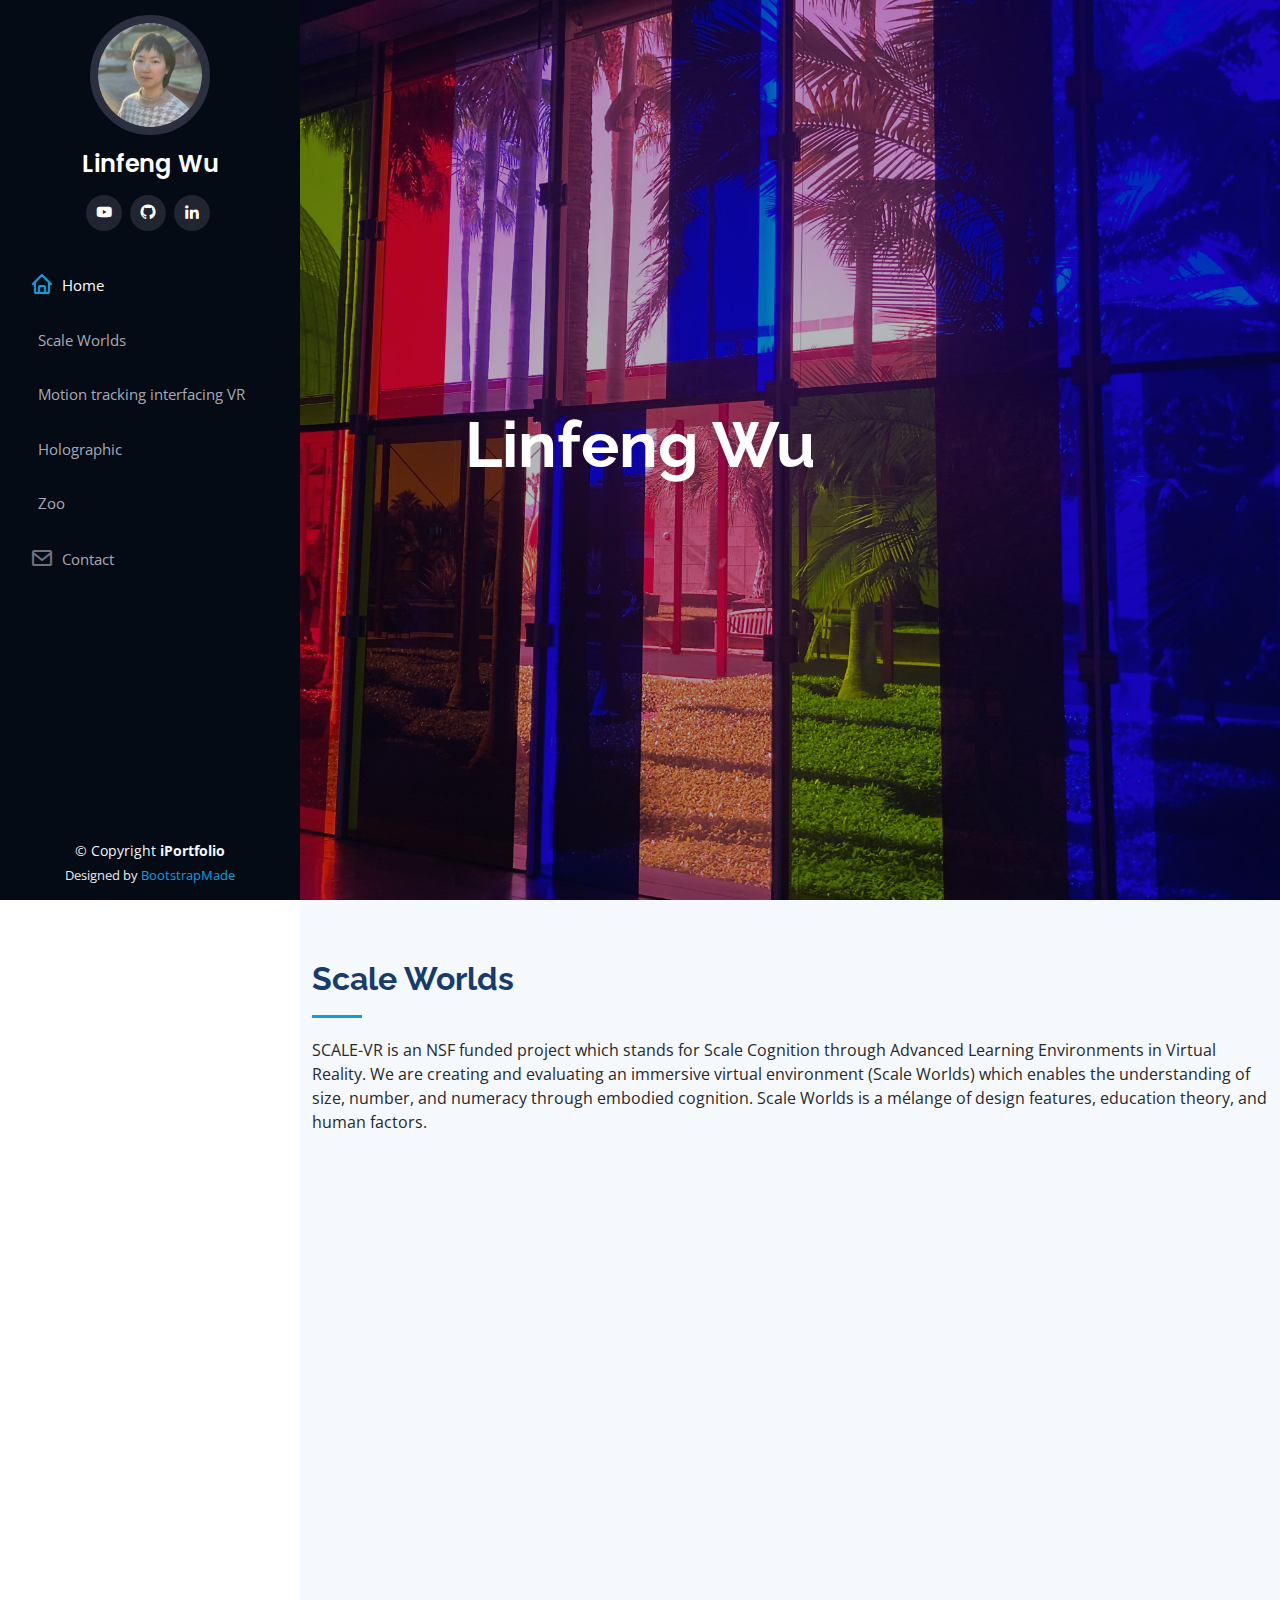
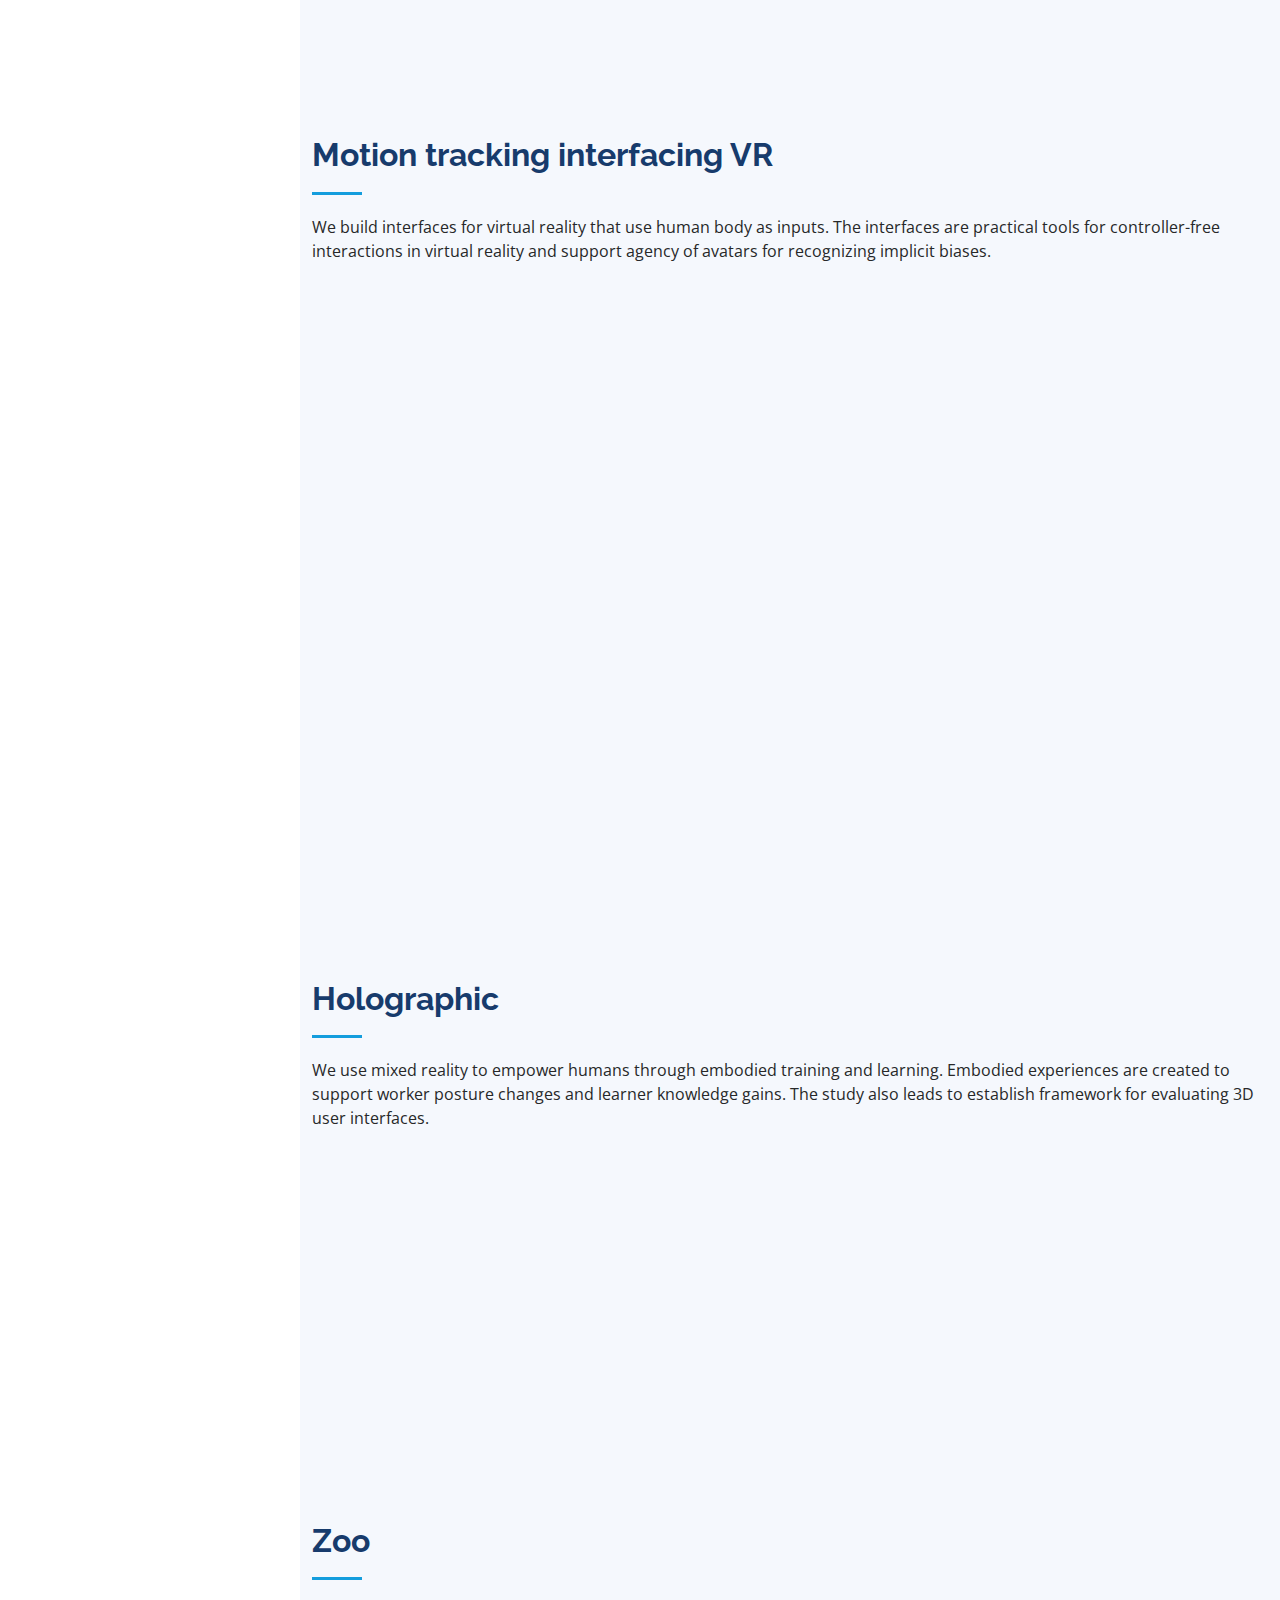
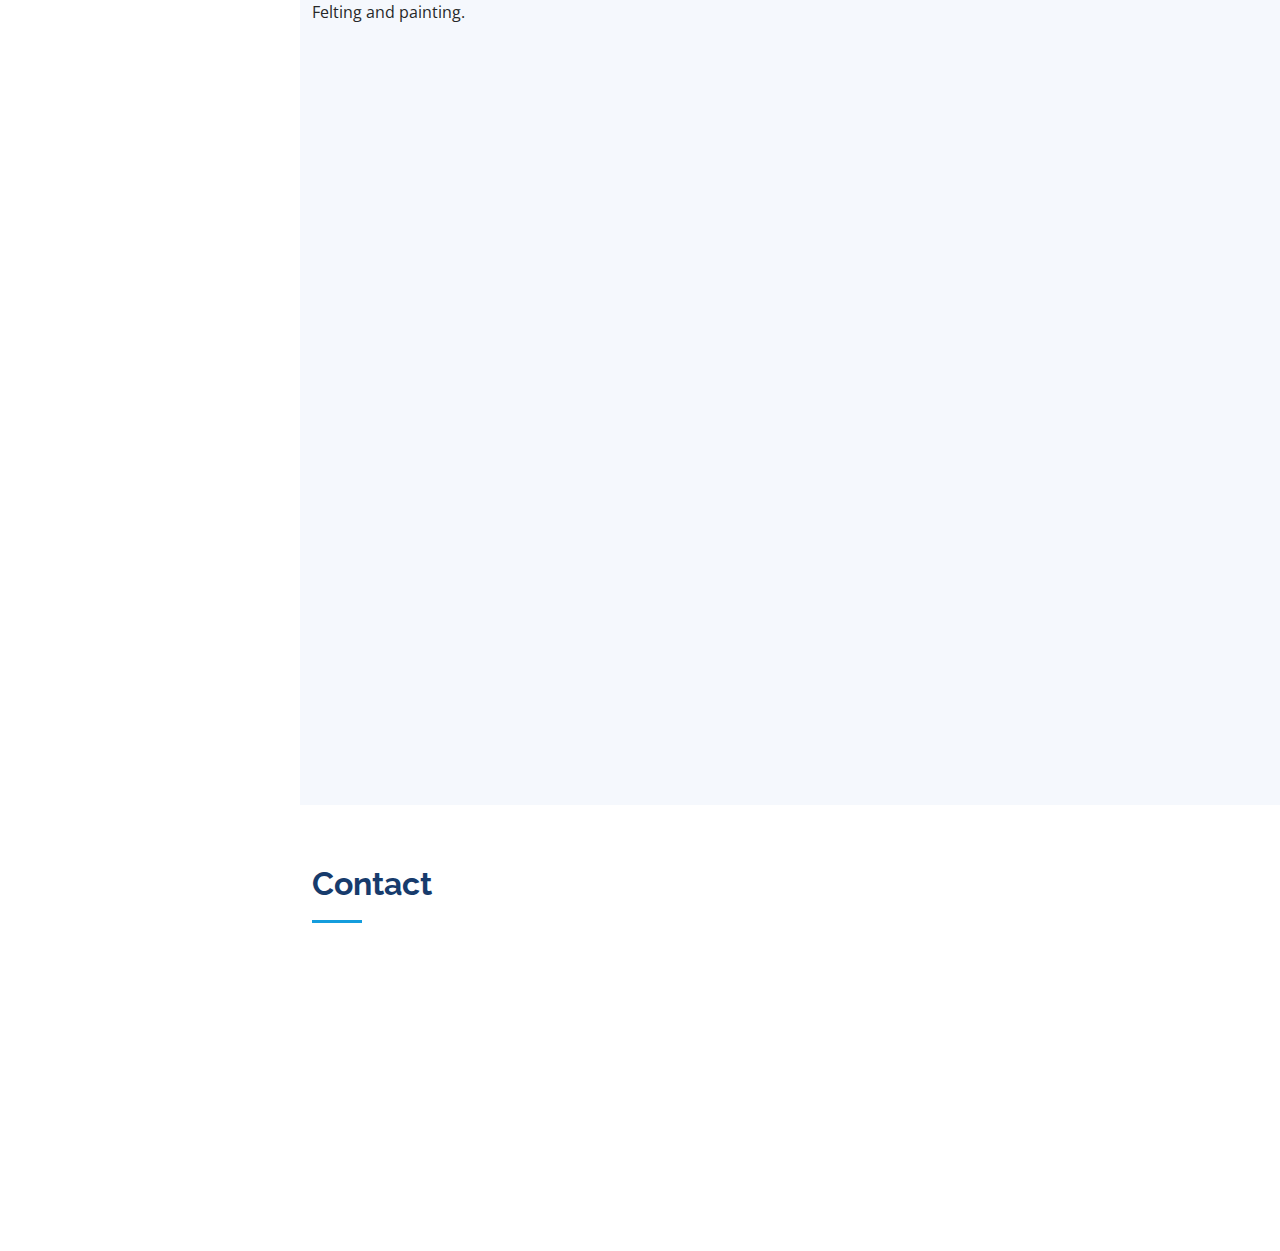
==== commit 20cc96ca: "Add files via upload" ====
--- a/index.html
+++ b/index.html
@@ -56,13 +56,14 @@
     </div>
 
     <nav id="navbar" class="nav-menu navbar">
-      <ul>
-        <li><a href="#hero" class="nav-link scrollto active"><i class="bx bx-home"></i> <span>Home</span></a></li>
-        <li><a href="#portfolio" class="nav-link scrollto"><i class="bx bx-XX"></i> <span>Scale Worlds</span></a></li>
-        <li><a href="#portfolio2" class="nav-link scrollto"><i class="bx bx-XX"></i> <span>Motion tracking interfacing VR</span></a></li>
-        <li><a href="#portfolio3" class="nav-link scrollto"><i class="bx bx-XX"></i> <span>Holographic</span></a></li>        
-        <li><a href="#contact" class="nav-link scrollto"><i class="bx bx-envelope"></i> <span>Contact</span></a></li>
-      </ul>
+        <ul>
+            <li><a href="#hero" class="nav-link scrollto active"><i class="bx bx-home"></i> <span>Home</span></a></li>
+            <li><a href="#portfolio" class="nav-link scrollto"><i class="bx bx-XX"></i> <span>Scale Worlds</span></a></li>
+            <li><a href="#portfolio2" class="nav-link scrollto"><i class="bx bx-XX"></i> <span>Motion tracking interfacing VR</span></a></li>
+            <li><a href="#portfolio3" class="nav-link scrollto"><i class="bx bx-XX"></i> <span>Holographic</span></a></li>
+            <li><a href="#portfolio4" class="nav-link scrollto"><i class="bx bx-XX"></i> <span>Zoo</span></a></li>
+            <li><a href="#contact" class="nav-link scrollto"><i class="bx bx-envelope"></i> <span>Contact</span></a></li>
+        </ul>
     </nav><!-- .nav-menu -->
         </div>
   </header><!-- End Header -->
@@ -269,7 +270,78 @@
 
           </div>
       </section><!-- End holographic mixed reality Section -->
-
+      <!-- ======= Zoo Section ======= -->
+      <section id="portfolio4" class="portfolio section-bg">
+          <div class="container">
+
+              <div class="section-title">
+                  <h2>Zoo</h2>
+                  <p>
+                      Felting and painting.
+                  </p>
+              </div>
+
+              <div class="row portfolio-container" data-aos="fade-up" data-aos-delay="100">
+
+                  <div class="col-lg-4 col-md-6 portfolio-item filter-app">
+                      <div class="portfolio-wrap">
+                          <img src="assets/img/ZOO.jpg" class="img-fluid" alt="">
+                          <div class="portfolio-links">
+                              <a href="assets/img/ZOO.jpg" data-gallery="portfolioGallery" class="portfolio-lightbox" title="Zoo"><i class="bx bx-plus"></i></a>
+                          </div>
+                      </div>
+                  </div>
+
+                  <div class="col-lg-4 col-md-6 portfolio-item filter-app">
+                      <div class="portfolio-wrap">
+                          <img src="assets/img/CP.jpg" class="img-fluid" alt="">
+                          <div class="portfolio-links">
+                              <a href="assets/img/CP.jpg" data-gallery="portfolioGallery" class="portfolio-lightbox" title="Best friends : SpongeBob & Patrick"><i class="bx bx-plus"></i></a>
+                          </div>
+                      </div>
+                  </div>
+
+                  <div class="col-lg-4 col-md-6 portfolio-item filter-app">
+                      <div class="portfolio-wrap">
+                          <img src="assets/img/ww.jpg" class="img-fluid" alt="">
+                          <div class="portfolio-links">
+                              <a href="assets/img/ww.jpg" data-gallery="portfolioGallery" class="portfolio-lightbox" title="Peppa & Wukong"><i class="bx bx-plus"></i></a>
+                          </div>
+                      </div>
+                  </div>
+
+                  <div class="col-lg-4 col-md-6 portfolio-item filter-app">
+                      <div class="portfolio-wrap">
+                          <img src="assets/img/Peppa.jpg" class="img-fluid" alt="">
+                          <div class="portfolio-links">
+                              <a href="assets/img/Peppa.jpg" data-gallery="portfolioGallery" class="portfolio-lightbox" title="Peppa"><i class="bx bx-plus"></i></a>
+                          </div>
+                      </div>
+                  </div>
+
+                  <div class="col-lg-4 col-md-6 portfolio-item filter-app">
+                      <div class="portfolio-wrap">
+                          <img src="assets/img/BAI.jpg" class="img-fluid" alt="">
+                          <div class="portfolio-links">
+                              <a href="assets/img/BAI.jpg" data-gallery="portfolioGallery" class="portfolio-lightbox" title="白头翁 Light-vented bulbul"><i class="bx bx-plus"></i></a>
+                          </div>
+                      </div>
+                  </div>
+
+                  <div class="col-lg-4 col-md-6 portfolio-item filter-app">
+                      <div class="portfolio-wrap">
+                          <img src="assets/img/sunflowers.jpg" class="img-fluid" alt="">
+                          <div class="portfolio-links">
+                              <a href="assets/img/sunflowers.jpg" data-gallery="portfolioGallery" class="portfolio-lightbox" title="Van Gogh’s Sunflowers replica"><i class="bx bx-plus"></i></a>
+                          </div>
+                      </div>
+                  </div>
+
+
+              </div>
+
+          </div>
+      </section><!-- End Zoo Section -->
       <!-- ======= Contact Section ======= -->
       <section id="contact" class="contact">
           <div class="container">
